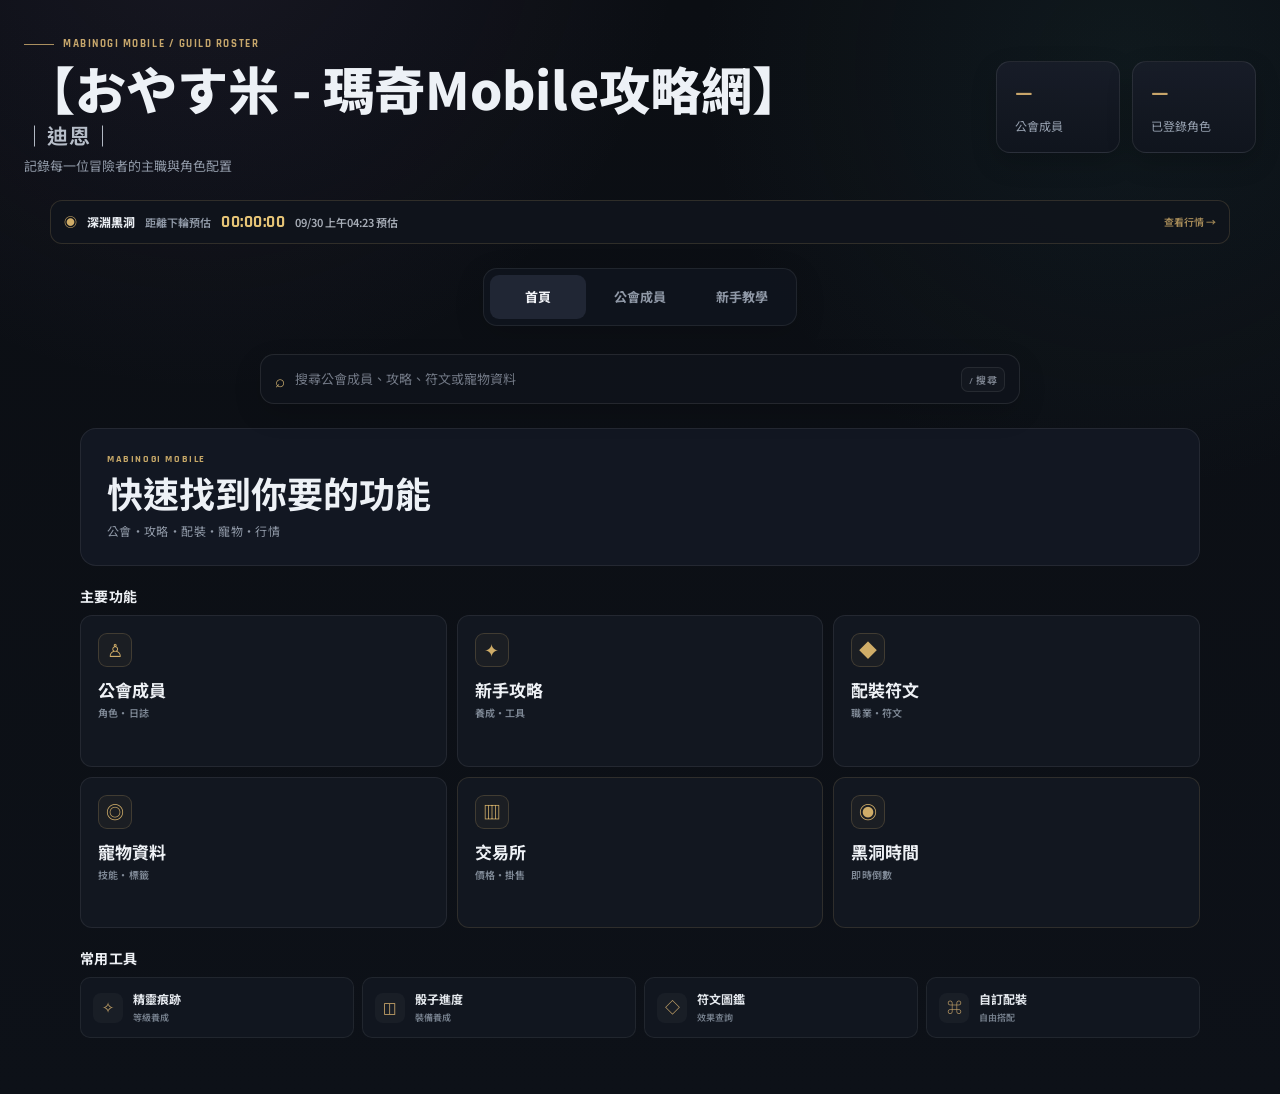
==== index.html @ 57efc5fe "Load compact icon-led navigation assets" ====
<!doctype html>
<html lang="zh-Hant">
<head>
  <meta charset="utf-8">
  <meta name="viewport" content="width=device-width, initial-scale=1, viewport-fit=cover">
  <meta name="theme-color" content="#0b0e14">
  <meta name="mobile-web-app-capable" content="yes">
  <meta name="apple-mobile-web-app-capable" content="yes">
  <meta name="apple-mobile-web-app-status-bar-style" content="black-translucent">
  <meta name="apple-mobile-web-app-title" content="おやす米攻略">
  <link rel="manifest" href="./manifest.webmanifest?v=2">
  <link rel="icon" href="./icon-192.png?v=2" type="image/png" sizes="192x192">
  <link rel="apple-touch-icon" href="./apple-touch-icon.png?v=2" sizes="180x180">
  <title>【おやす米 - 瑪奇Mobile攻略網】｜迪恩｜</title>
</head>
<body>
  <noscript>此網站需要啟用 JavaScript。</noscript>
  <script>
    (async () => {
      try {
        const response = await fetch('./site.html', { cache: 'no-store' });
        if (!response.ok) throw new Error(`site.html HTTP ${response.status}`);
        let html = await response.text();
        const pwaHead = '<meta name="theme-color" content="#0b0e14"><meta name="mobile-web-app-capable" content="yes"><meta name="apple-mobile-web-app-capable" content="yes"><meta name="apple-mobile-web-app-status-bar-style" content="black-translucent"><meta name="apple-mobile-web-app-title" content="おやす米攻略"><link rel="manifest" href="./manifest.webmanifest?v=2"><link rel="icon" href="./icon-192.png?v=2" type="image/png" sizes="192x192"><link rel="apple-touch-icon" href="./apple-touch-icon.png?v=2" sizes="180x180">';
        html = html.replace('</head>', pwaHead + '<link rel="stylesheet" href="./task-progress-v2.css?v=5"><link rel="stylesheet" href="./task-journal-v4.css?v=2"><link rel="stylesheet" href="./member-polish.css?v=1"><link rel="stylesheet" href="./pet-guide-v4.css?v=1"><link rel="stylesheet" href="./professional-theme.css?v=1"><link rel="stylesheet" href="./editorial-polish.css?v=1"><link rel="stylesheet" href="./header-title-fix.css?v=2"><link rel="stylesheet" href="./member-profile-layout.css?v=1"><link rel="stylesheet" href="./top-nav-polish.css?v=1"><link rel="stylesheet" href="./home-hub.css?v=3"><link rel="stylesheet" href="./guide-categories.css?v=2"><link rel="stylesheet" href="./site-search.css?v=1"><link rel="stylesheet" href="./mobile-app-nav.css?v=1"><link rel="stylesheet" href="./mobile-app-pages.css?v=1"><link rel="stylesheet" href="./role-skill-progress.css?v=4"><link rel="stylesheet" href="./live-data.css?v=2"><link rel="stylesheet" href="./global-black-hole.css?v=1"><link rel="stylesheet" href="./readability-pass.css?v=1"></head>');
        html = html.replace('</body>', '<script src="./task-progress-v7.js?v=3"><\/script><script src="./task-dialog-lock.js?v=1"><\/script><script src="./member-bottom-space.js?v=2"><\/script><script src="./member-card-cleanup.js?v=1"><\/script><script src="./pet-guide-v4.js?v=1"><\/script><script src="./pet-guide-v5.js?v=1"><\/script><script src="./pet-special-tags.js?v=2"><\/script><script src="./pet-skill-dedupe.js?v=1"><\/script><script src="./home-hub.js?v=3"><\/script><script src="./guide-categories.js?v=2"><\/script><script src="./site-search.js?v=1"><\/script><script src="./view-state.js?v=3"><\/script><script src="./header-title-fix.js?v=3"><\/script><script src="./tab-title-fix.js?v=1"><\/script><script src="./pwa-init.js?v=2"><\/script><script src="./mobile-app-nav.js?v=2"><\/script><script src="./role-skill-progress.js?v=12"><\/script><script src="./live-data.js?v=2"><\/script><script src="./global-black-hole.js?v=1"><\/script></body>');
        document.open();
        document.write(html);
        document.close();
      } catch (error) {
        console.error('[Site Loader] 載入主網站失敗：', error);
        document.body.innerHTML = '<main style="font-family:system-ui,sans-serif;padding:32px;color:#eee;background:#111;min-height:100vh"><h1>網站載入失敗</h1><p>請重新整理頁面；若問題持續發生，請檢查 site.html 是否存在。</p></main>';
      }
    })();
  </script>
</body>
</html>
---- task-progress-v2.css ----
.mabi-task-launch{cursor:pointer;position:relative;transition:border-color .18s,transform .18s,background .18s}.mabi-task-launch:hover,.mabi-task-launch:focus-visible{border-color:rgba(215,181,109,.72);transform:translateY(-2px);outline:0;background:linear-gradient(145deg,rgba(215,181,109,.12),rgba(154,130,216,.07))}.mabi-role-task-hint{display:grid;grid-template-columns:minmax(0,1fr) auto auto;gap:8px;align-items:center;margin-top:auto;padding-top:9px;border-top:1px solid rgba(255,255,255,.08);font-size:10px}.mabi-role-task-hint span{color:var(--gold);font-weight:700}.mabi-role-task-hint b{color:var(--muted);font-weight:500}.mabi-role-task-hint i{color:var(--gold);font-style:normal;font-size:15px}.mabi-task-dialog{width:min(920px,calc(100% - 24px));max-height:min(88vh,820px);padding:0;color:var(--text);border:1px solid rgba(215,181,109,.45);border-radius:18px;background:#11131e;box-shadow:0 24px 90px rgba(0,0,0,.6);overflow:hidden}.mabi-task-dialog::backdrop{background:rgba(5,6,10,.76);backdrop-filter:blur(5px)}.mabi-task-dialog-top{display:flex;justify-content:space-between;gap:18px;align-items:flex-start;padding:18px 20px;border-bottom:1px solid var(--line);background:linear-gradient(135deg,rgba(215,181,109,.08),rgba(154,130,216,.05))}.mabi-task-dialog-top h2{margin:5px 0 2px;font-size:24px}.mabi-task-dialog-top p{margin:0;color:var(--muted);font-size:12px}.mabi-task-dialog-close{flex:none;width:42px;height:42px;border:1px solid var(--line);border-radius:50%;color:var(--text);background:transparent;font-size:26px;line-height:1;cursor:pointer}.mabi-task-dialog-content{max-height:calc(min(88vh,820px) - 86px);overflow:auto;padding:18px 20px 22px;overscroll-behavior:contain;overflow-anchor:none}.mabi-task-dialog #mabiTaskTracker{margin:0;padding:0;border:0;overflow-anchor:none}.mabi-task-dialog #mabiTaskTracker::after{content:"";display:block;height:96px;pointer-events:none}.mabi-task-dialog .mabi-task-title-row{display:flex;justify-content:space-between;align-items:flex-end;gap:18px;margin-bottom:14px}.mabi-task-dialog .mabi-task-title-row h3{margin:0 0 4px;font-size:22px}.mabi-task-dialog .mabi-task-title-row p{margin:0;color:var(--muted);font-size:12px}.mabi-task-total{flex:none;min-width:110px;padding:10px 12px;border:1px solid rgba(215,181,109,.28);border-radius:11px;background:rgba(215,181,109,.06);text-align:right}.mabi-task-total span{display:block;color:var(--muted);font-size:10px}.mabi-task-total strong{display:block;margin-top:2px;color:var(--gold);font:700 22px Rajdhani,sans-serif}.mabi-task-summary-grid{display:grid;grid-template-columns:repeat(2,minmax(0,1fr));gap:9px;margin:6px 0 10px}.mabi-task-summary-grid>div{display:grid;grid-template-columns:auto 1fr auto;align-items:baseline;gap:8px;padding:11px 13px;border:1px solid var(--line);border-radius:10px;background:rgba(255,255,255,.025)}.mabi-task-summary-grid span{color:var(--muted);font-size:11px}.mabi-task-summary-grid strong{font-size:17px}.mabi-task-summary-grid small{color:var(--gold);font-size:10px;text-align:right}.mabi-material-box{display:flex;justify-content:space-between;align-items:center;gap:14px;margin-bottom:13px;padding:12px 14px;border:1px solid rgba(125,224,208,.18);border-radius:11px;background:rgba(125,224,208,.045)}.mabi-material-box>div:first-child span,.mabi-material-box>div:first-child small{display:block}.mabi-material-box>div:first-child span{color:#dfeeea;font-size:12px;font-weight:700}.mabi-material-box>div:first-child small{margin-top:3px;color:var(--muted);font-size:10px}.mabi-material-list{display:flex;justify-content:flex-end;gap:6px;flex-wrap:wrap}.mabi-material-list>span{padding:5px 8px;border:1px solid rgba(125,224,208,.22);border-radius:999px;color:#c7e9e2;background:rgba(125,224,208,.07);font-size:10px}.mabi-material-list b{color:#fff}.mabi-task-columns{display:grid;grid-template-columns:minmax(0,.9fr) minmax(0,1.35fr);gap:12px;align-items:start}.mabi-task-group{min-width:0;padding:14px;border:1px solid var(--line);border-radius:13px;background:linear-gradient(145deg,rgba(31,34,49,.72),rgba(13,15,25,.8))}.mabi-task-group-head{display:flex;align-items:flex-end;justify-content:space-between;gap:12px}.mabi-task-group-head h4{margin:2px 0 0;font-size:15px}.mabi-task-group-head strong{color:var(--gold);font:700 18px Rajdhani,sans-serif}.mabi-task-group-kicker,.mabi-task-kicker{color:var(--gold);font:700 11px Rajdhani,'Noto Sans TC',sans-serif;letter-spacing:.12em}.mabi-task-progress{height:4px;margin:10px 0 11px;overflow:hidden;border-radius:999px;background:rgba(255,255,255,.08)}.mabi-task-progress i{display:block;height:100%;border-radius:inherit;background:linear-gradient(90deg,var(--purple),var(--gold));transition:width .2s ease}.mabi-task-list{display:grid;gap:6px}.mabi-task-item{display:grid;grid-template-columns:24px minmax(0,1fr) auto;align-items:center;gap:8px;min-height:48px;padding:8px 9px;border:1px solid rgba(255,255,255,.07);border-radius:9px;background:rgba(255,255,255,.025);cursor:pointer}.mabi-task-item input{position:absolute;opacity:0;pointer-events:none}.mabi-task-check{display:grid;place-items:center;width:22px;height:22px;border:1px solid rgba(255,255,255,.28);border-radius:6px;background:rgba(0,0,0,.18)}.mabi-task-item input:checked+.mabi-task-check{border-color:rgba(125,224,208,.72);background:rgba(125,224,208,.16)}.mabi-task-item input:checked+.mabi-task-check::after{content:'✓';color:#b7eee3;font-size:14px;font-weight:900}.mabi-task-copy strong,.mabi-task-material{display:block}.mabi-task-copy strong{font-size:12px;line-height:1.4}.mabi-task-material{margin-top:3px;color:#9ed8cd;font-size:9px}.mabi-task-cycle{padding:3px 6px;border-radius:999px;font-size:9px;white-space:nowrap}.mabi-task-cycle.daily{color:#ffe6a7;border:1px solid rgba(215,181,109,.25);background:rgba(215,181,109,.08)}.mabi-task-cycle.weekly{color:#cdbdf0;border:1px solid rgba(154,130,216,.25);background:rgba(154,130,216,.08)}.mabi-task-item.is-done{opacity:.58}.mabi-task-item.is-done .mabi-task-copy strong{text-decoration:line-through}.mabi-task-storage-note{margin:10px 2px 0;color:#777b89;font-size:10px}
#memberDialog .modal-content{padding-bottom:24px}
#memberDialog .roles{margin-bottom:0}
#memberDialog .roles::after{content:"";display:block;grid-column:1/-1;height:72px;pointer-events:none}
@media(max-width:760px){.mabi-task-dialog{width:calc(100% - 16px);max-height:92vh}.mabi-task-dialog-content{max-height:calc(92vh - 86px);padding:15px;overflow-anchor:none}.mabi-task-dialog #mabiTaskTracker::after{height:108px}.mabi-task-columns{grid-template-columns:1fr}.mabi-material-box{align-items:flex-start;flex-direction:column}.mabi-material-list{justify-content:flex-start}#memberDialog .roles::after{height:84px}}
@media(max-width:440px){.mabi-task-dialog-top{padding:15px}.mabi-task-dialog-top h2{font-size:20px}.mabi-task-dialog .mabi-task-title-row{display:block}.mabi-task-total{width:100%;margin-top:10px;text-align:left}.mabi-task-summary-grid{grid-template-columns:1fr}.mabi-task-item{grid-template-columns:24px minmax(0,1fr)}.mabi-task-cycle{grid-column:2;justify-self:start}.mabi-role-task-hint{grid-template-columns:1fr auto}.mabi-role-task-hint i{display:none}}
---- task-journal-v4.css ----
#mabiTaskDialog{overflow:hidden!important;scroll-behavior:auto!important}#mabiTaskDialog[open]{display:flex;flex-direction:column;height:min(88vh,820px);max-height:min(88vh,820px)}#mabiTaskDialog .mabi-task-dialog-top{flex:0 0 auto}#mabiTaskDialog .mabi-task-dialog-content{flex:1 1 auto;min-height:0;max-height:none!important;overflow-y:auto!important;overflow-x:hidden!important;overscroll-behavior:contain;padding-bottom:0!important;scroll-padding-bottom:0!important;overflow-anchor:none}#mabiTaskDialog #mabiTaskTracker{min-height:0!important;padding-bottom:0!important;margin-bottom:0!important;overflow-anchor:none}#mabiTaskDialog #mabiTaskTracker::after{content:none!important;display:none!important;height:0!important}#mabiTaskDialog .mabi-task-columns{margin-bottom:0!important}#mabiTaskDialog .mabi-task-safe-bottom{height:42px;min-height:42px;max-height:42px;display:block;flex:none;grid-column:1/-1}#mabiTaskDialog .mabi-task-item,#mabiTaskDialog .mabi-task-group,#mabiTaskDialog .mabi-task-list{overflow-anchor:none}@media(max-width:760px){#mabiTaskDialog[open]{height:92vh;max-height:92vh}#mabiTaskDialog .mabi-task-safe-bottom{height:48px;min-height:48px;max-height:48px}}
---- member-polish.css ----
#memberDialog .roles::after{height:0!important;min-height:0!important;margin:0!important;padding:0!important}#memberDialog .modal-content{padding-bottom:14px!important}#memberBottomSpacer{height:34px!important;min-height:34px!important;flex-basis:34px!important}@media(max-width:760px){#memberDialog .roles::after{height:0!important;min-height:0!important}#memberBottomSpacer{height:38px!important;min-height:38px!important;flex-basis:38px!important}}
---- pet-guide-v4.css ----
.petv4-tabs{display:flex;gap:8px;flex-wrap:wrap;margin:0 0 18px}.petv4-tabs button,.petv4-preset-row button,.petv4-chip-grid button,.petv4-focus-row button{border:1px solid var(--line);border-radius:10px;color:var(--muted);background:rgba(255,255,255,.035);padding:9px 12px}.petv4-tabs button.active,.petv4-chip-grid button.active,.petv4-focus-row button.active{color:#fff0c9;border-color:rgba(215,181,109,.65);background:linear-gradient(135deg,rgba(215,181,109,.16),rgba(154,130,216,.1))}.petv4-filter-panel{padding:18px;border:1px solid var(--line);border-radius:16px;background:linear-gradient(145deg,rgba(31,34,49,.82),rgba(13,15,25,.9))}.petv4-section-title,.petv4-result-head,.petv4-catalog-title,.petv4-card-head,.petv4-skill-card>div:first-child,.petv4-skill-foot{display:flex;justify-content:space-between;align-items:center;gap:12px}.petv4-section-title span,.petv4-result-head span{color:var(--gold);font:700 11px Rajdhani,sans-serif;letter-spacing:.12em}.petv4-section-title h3,.petv4-result-head h3,.petv4-catalog-title h3{margin:2px 0 0}.petv4-help{color:var(--muted);font-size:12px;line-height:1.7}.petv4-filter-panel h4{margin:16px 0 8px;color:var(--gold);font-size:12px}.petv4-preset-row,.petv4-focus-row{display:flex;gap:8px;flex-wrap:wrap}.petv4-preset-row button{color:#e8d6a4;border-color:rgba(215,181,109,.3)}.petv4-chip-grid{display:flex;gap:7px;flex-wrap:wrap}.petv4-result-head{margin:20px 0 10px}.petv4-result-head small{color:var(--muted)}.petv4-grid{display:grid;grid-template-columns:repeat(3,minmax(0,1fr));gap:12px}.petv4-card,.petv4-tag-card{padding:15px;border:1px solid var(--line);border-radius:14px;background:linear-gradient(145deg,rgba(31,34,49,.78),rgba(13,15,25,.9))}.petv4-card-head span{color:var(--gold);font-size:11px}.petv4-card-head h3{margin:2px 0 0;font-size:18px}.petv4-card-head b{font-size:10px;color:#cdbdf0}.petv4-substats,.petv4-tags>div{display:flex;gap:6px;flex-wrap:wrap;margin-top:10px}.petv4-substats span,.petv4-tags span,.petv4-tag-pill{padding:4px 7px;border-radius:999px;border:1px solid rgba(125,224,208,.2);background:rgba(125,224,208,.06);color:#c9eae3;font-size:10px}.petv4-skill{margin-top:12px;padding-top:10px;border-top:1px solid rgba(255,255,255,.08)}.petv4-skill small,.petv4-tags small,.petv4-tag-card small{display:block;color:var(--muted);font-size:10px}.petv4-skill strong{display:block;margin-top:3px;color:#f2dfab}.petv4-skill p,.petv4-tag-card p,.petv4-skill-card p{margin:6px 0 0;color:var(--muted);font-size:11px;line-height:1.65}.petv4-catalog-group{margin:0 0 22px}.petv4-catalog-title{margin:0 0 10px}.petv4-catalog-title span{color:var(--muted);font-size:11px}.petv4-skill-search{display:grid;grid-template-columns:minmax(0,1fr) 180px 180px;gap:10px}.petv4-skill-search select{border:1px solid var(--line);border-radius:10px;color:var(--text);background:#171927;padding:0 12px}.petv4-skill-grid{display:grid;grid-template-columns:repeat(2,minmax(0,1fr));gap:10px}.petv4-skill-card{padding:14px;text-align:left;color:var(--text);border:1px solid var(--line);border-radius:13px;background:rgba(255,255,255,.025)}.petv4-skill-card:hover{border-color:rgba(215,181,109,.55)}.petv4-skill-card h3{margin:8px 0 0}.petv4-skill-card small{color:var(--muted)}.petv4-skill-foot{margin-top:12px;color:var(--muted);font-size:10px}.petv4-skill-foot b{color:var(--gold)}.petv4-tag-grid{display:grid;grid-template-columns:repeat(3,minmax(0,1fr));gap:10px}.petv4-tag-card h3{margin:0 0 10px;color:var(--gold)}.petv4-tag-card>div{display:flex;gap:6px;flex-wrap:wrap;margin-top:6px}.petv4-tag-card>div span{padding:4px 7px;border-radius:999px;background:rgba(154,130,216,.08);border:1px solid rgba(154,130,216,.2);font-size:10px}.petv4-empty{grid-column:1/-1;padding:28px;border:1px dashed var(--line);border-radius:14px;color:var(--muted);text-align:center}@media(max-width:900px){.petv4-grid,.petv4-tag-grid{grid-template-columns:repeat(2,minmax(0,1fr))}.petv4-skill-search{grid-template-columns:1fr 1fr}.petv4-skill-search .field{grid-column:1/-1}}@media(max-width:620px){.petv4-grid,.petv4-tag-grid,.petv4-skill-grid{grid-template-columns:1fr}.petv4-section-title,.petv4-result-head{align-items:flex-start}.petv4-result-head{display:block}.petv4-result-head small{display:block;margin-top:5px}.petv4-skill-search{grid-template-columns:1fr}.petv4-skill-search .field{grid-column:auto}}
---- professional-theme.css ----
:root{
  --bg:#0b0e13;
  --panel:#121722;
  --panel-2:#171d29;
  --line:rgba(255,255,255,.09);
  --text:#edf1f6;
  --muted:#96a0af;
  --gold:#c8a56a;
  --purple:#8d86b9;
  --cyan:#6fb9b2;
  --danger:#d98787;
}

html{background:#0b0e13}
body{
  background:
    radial-gradient(circle at 16% -8%,rgba(112,86,145,.12),transparent 30%),
    radial-gradient(circle at 88% 6%,rgba(52,116,120,.10),transparent 28%),
    linear-gradient(180deg,#0b0e13 0%,#0d1118 100%)!important;
  color:var(--text);
}
body:before{opacity:.045!important;background-size:64px 64px!important}

.shell{width:min(1360px,calc(100% - 48px))}
header{padding:38px 0 24px}
h1{font-weight:800;letter-spacing:.015em}
.subtitle,.guide-intro{color:#919aa8}
.eyebrow,.guide-kicker{color:#c6a66b;letter-spacing:.14em}
.eyebrow:before{background:#c6a66b;opacity:.85}

.site-tabs{
  border-color:rgba(255,255,255,.075)!important;
  background:rgba(16,21,30,.84)!important;
  box-shadow:0 8px 30px rgba(0,0,0,.14);
}
.site-tab{color:#8f98a6!important}
.site-tab:hover,.site-tab[aria-selected="true"]{
  color:#f2f4f8!important;
  background:#202634!important;
  box-shadow:none!important;
}

.stat,.field,
.guide-entry,.rune-recommend-card,.rune-class-card,.loadout-class-card,
.rune-card,.loadout-slot,.petv4-card,.petv4-tag-card,.petv4-skill-card,
.spirit-trace-panel,.dice-calculator,.dice-concept,.dice-table-section,
.member-card:not(.legendary){
  background:linear-gradient(180deg,rgba(24,29,40,.96),rgba(16,21,30,.98))!important;
  border-color:rgba(255,255,255,.085)!important;
  box-shadow:0 10px 26px rgba(0,0,0,.18)!important;
}

.guide-entry,.rune-class-card,.loadout-class-card,.petv4-card,.petv4-tag-card,.petv4-skill-card,
.rune-card,.loadout-slot,.member-card{
  transition:transform .18s ease,border-color .18s ease,box-shadow .18s ease,background .18s ease!important;
}
.guide-entry:hover,.guide-entry:focus-visible,
.rune-class-card:hover,.rune-class-card:focus-visible,
.loadout-class-card:hover,.loadout-class-card:focus-visible,
.petv4-card:hover,.petv4-skill-card:hover,
.rune-card:hover,.loadout-slot:hover,
.member-card:not(.legendary):hover,.member-card:not(.legendary):focus-visible{
  transform:translateY(-2px)!important;
  border-color:rgba(200,165,106,.42)!important;
  box-shadow:0 14px 32px rgba(0,0,0,.24)!important;
}

.guide-entry-icon,.rune-part-icon,.spirit-panel-number{
  border-color:rgba(200,165,106,.28)!important;
  background:rgba(200,165,106,.07)!important;
  color:#c8a56a!important;
}

.member-card.legendary{
  border-width:2px!important;
  background:linear-gradient(180deg,rgba(29,27,30,.98),rgba(17,19,26,.99)) padding-box,
             linear-gradient(135deg,#d8b46d 0%,#b78037 55%,#8d5d24 100%) border-box!important;
  box-shadow:0 12px 28px rgba(0,0,0,.28),0 0 0 1px rgba(207,153,70,.08)!important;
}
.member-card.legendary:hover,.member-card.legendary:focus-visible{
  box-shadow:0 16px 34px rgba(0,0,0,.34),0 0 0 1px rgba(222,176,92,.16)!important;
}
.member-card.legendary .portrait:before{
  border-color:rgba(220,170,77,.62)!important;
  box-shadow:inset 0 0 12px rgba(205,132,35,.10)!important;
}
.legendary-badge{
  background:linear-gradient(145deg,#9e6b2b,#6f451c)!important;
  border-color:rgba(224,188,112,.78)!important;
  box-shadow:0 4px 12px rgba(0,0,0,.28)!important;
}

.card-body{background:rgba(15,19,27,.90)}
.card-foot,.line-name{color:#c5a66c!important}

.guide-home-grid,.grid,.rune-class-grid,.loadout-class-grid,.petv4-grid{gap:18px}
.guide-entry{min-height:176px!important;padding:22px!important}
.guide-entry h3{font-size:19px!important}
.guide-entry p{line-height:1.65!important}
.guide-entry-foot{margin-top:24px!important;color:#c8a56a!important}

.rune-info,.loadout-intro,.pet-tool-note,.spirit-trace-fact,.mabi-material-box{
  background:rgba(21,26,35,.86)!important;
  border-color:rgba(255,255,255,.085)!important;
}
.rune-info strong,.loadout-intro strong,.spirit-trace-fact strong{color:#d3b374!important}

.rune-category-tabs,.rune-build-tabs,.petv4-tabs,.pet-tool-tabs,.spirit-trace-tabs{
  background:rgba(14,18,25,.72)!important;
  border-color:rgba(255,255,255,.08)!important;
}
.rune-category-tab,.rune-build-tab,.petv4-tabs button,.pet-tool-tab,.spirit-trace-tab{
  color:#8f98a6!important;
}
.rune-category-tab.active,.rune-build-tab.active,.petv4-tabs button.active,.pet-tool-tab.active,.spirit-trace-tab.active{
  color:#f2f4f7!important;
  background:#202634!important;
  box-shadow:none!important;
}

button{font-weight:600}
button:focus-visible,input:focus-visible,select:focus-visible,a:focus-visible{
  outline:2px solid rgba(200,165,106,.72)!important;
  outline-offset:2px;
}

.mabi-task-dialog,
#memberDialog{
  background:#10141d!important;
  border-color:rgba(200,165,106,.34)!important;
  box-shadow:0 28px 90px rgba(0,0,0,.62)!important;
}
.mabi-task-dialog-top{
  background:#141923!important;
  border-bottom-color:rgba(255,255,255,.075)!important;
}
.mabi-task-group{
  background:#171c27!important;
  border-color:rgba(255,255,255,.08)!important;
}
.mabi-task-item{
  background:#121720!important;
  border-color:rgba(255,255,255,.065)!important;
}
.mabi-task-item:hover{border-color:rgba(200,165,106,.25)!important}

.guide-label,.rune-badge,.loadout-tag,.petv4-tag-pill,.mabi-task-cycle{
  letter-spacing:.02em;
}

hr,.section-divider{border-color:rgba(255,255,255,.07)!important}

@media(max-width:760px){
  .shell{width:min(100% - 24px,1360px)}
  header{padding-top:26px}
  .guide-entry{min-height:auto!important}
}
---- editorial-polish.css ----
:root{
  --content-max:1180px;
  --reading-max:760px;
  --section-gap:36px;
  --radius-lg:18px;
  --radius-md:13px;
}

/* Typography hierarchy */
body{font-size:15px;line-height:1.65;-webkit-font-smoothing:antialiased;text-rendering:optimizeLegibility}
h1,h2,h3,h4,.main-id{line-height:1.22;text-wrap:balance}
p,.guide-body,.rune-info p,.loadout-intro p,.pet-tool-note span{line-height:1.75}
.subtitle,.guide-intro,.result-count,.rune-detail-crumb{line-height:1.65}

header .hero{align-items:center}
header h1{max-width:900px;font-size:clamp(34px,4.2vw,58px);line-height:1.08;margin-top:10px;margin-bottom:8px}
header .subtitle{max-width:720px;font-size:13px}
.eyebrow,.guide-kicker{font-size:11px;line-height:1.2}

/* Overall page rhythm */
.site-tabs{margin-bottom:30px!important}
.guide-shell{width:min(var(--content-max),100%)!important;padding-bottom:84px!important}
.guide-home-head,.guide-article-head{margin:6px 0 28px!important;align-items:flex-start!important}
.guide-home-head>div,.guide-article-head>div{max-width:760px}
.guide-home-head h2,.guide-article-head h2{font-size:clamp(28px,3.4vw,42px)!important;line-height:1.14}
.guide-intro{margin-top:9px!important;max-width:720px;font-size:14px!important}

/* Section labels and headings */
.section-head{margin:0 0 16px!important}
.section-head h2{font-size:19px!important;letter-spacing:.02em!important}
.guide-home-grid+*,.rune-category-groups+*,.loadout-category-group+*{margin-top:var(--section-gap)}

/* Guide landing cards: calmer and easier to scan */
.guide-home-grid{grid-template-columns:repeat(3,minmax(0,1fr))!important;gap:14px!important}
.guide-entry{min-height:164px!important;padding:20px!important;border-radius:var(--radius-lg)!important;display:flex!important;flex-direction:column!important}
.guide-entry-icon{width:38px!important;height:38px!important;margin-bottom:20px!important;border-radius:10px!important;font-size:17px!important}
.guide-entry h3{margin-bottom:8px!important;font-size:18px!important;letter-spacing:.01em}
.guide-entry p{font-size:12.5px!important;color:#9aa4b1!important;max-width:32em}
.guide-entry-foot{margin-top:auto!important;padding-top:22px!important;font-size:11px!important}

/* Information blocks */
.rune-info,.loadout-intro,.pet-tool-note,.spirit-trace-fact{
  padding:16px 18px!important;
  border-radius:var(--radius-md)!important;
  box-shadow:none!important;
}
.rune-info+ .rune-info{margin-top:10px!important}
.rune-info strong,.loadout-intro strong,.spirit-trace-fact strong{font-size:13px;letter-spacing:.01em}
.rune-info p,.loadout-intro p{margin-top:6px!important;margin-bottom:0!important;font-size:12.5px;color:#98a2af!important}

/* Toolbars / forms */
.toolbar,.rune-recommend-toolbar,.rune-toolbar,.rune-catalog-toolbar,.pet-tool-controls{gap:10px!important}
.field{min-height:48px!important;border-radius:11px!important;box-shadow:none!important}
.field span{font-size:11px!important;color:#8f99a6!important}
input,select{font-size:13px!important}

/* Member roster */
.grid{grid-template-columns:repeat(4,minmax(0,1fr))!important;gap:16px!important;padding-bottom:72px!important}
.member-card{border-radius:16px!important}
.portrait{height:clamp(280px,24vw,370px)!important}
.card-body{padding:15px 16px 16px!important;min-height:118px!important}
.line-name{font-size:11px!important;margin-bottom:7px!important}
.main-id{font-size:18px!important;letter-spacing:.01em}
.card-foot{margin-top:18px!important;font-size:11px!important}
.legendary-badge{transform:scale(.92);transform-origin:top right}

/* Modal member detail */
#memberDialog .modal-content{padding-left:22px!important;padding-right:22px!important}
#memberDialog .modal-profile{gap:22px!important}
#memberDialog .roles{gap:10px!important}
#memberDialog .role-row{border-radius:12px!important;padding:14px!important;min-height:150px}
#memberDialog .role-tag{font-size:12px!important}
#memberDialog .role-cell small{font-size:9.5px!important}
#memberDialog .role-cell span{font-size:12.5px!important}
.mabi-role-task-hint{font-size:9.5px!important;padding-top:10px!important}

/* Rune & loadout structure */
.rune-category-groups,.loadout-category-group{display:grid;gap:22px}
.rune-category-group,.loadout-category-group{padding-top:4px}
.rune-category-head,.loadout-category-head{margin-bottom:12px!important}
.rune-category-head h3,.loadout-category-head h3{font-size:19px!important;margin-bottom:3px!important}
.rune-category-head p,.loadout-category-head p{font-size:12px!important;color:#919baa!important}
.rune-class-grid,.loadout-class-grid{gap:12px!important}
.rune-class-card,.loadout-class-card{min-height:142px!important;padding:18px!important;border-radius:14px!important}
.rune-class-card strong,.loadout-class-card strong{font-size:17px!important}
.rune-class-card p,.loadout-class-card p{font-size:12px!important;line-height:1.6}
.rune-card{padding:17px!important;border-radius:13px!important}
.rune-card h4{font-size:16px!important;margin:10px 0 7px!important}
.rune-card p{font-size:12px!important;line-height:1.65}
.rune-detail-hero{padding:22px!important;border-radius:16px!important}
.rune-detail-hero h2{font-size:30px!important}
.rune-order,.rune-section{margin-top:26px!important}
.rune-section-head{margin-bottom:12px!important}

/* Articles / dice */
.guide-article{display:grid;gap:16px}
.guide-block,.dice-concept,.dice-calculator,.dice-table-section{border-radius:16px!important;padding:20px!important}
.guide-block h3,.dice-concept h3,.dice-calculator h3,.dice-table-section h3{font-size:18px!important}
.guide-body,.dice-concept p,.dice-calculator p{font-size:13px!important;color:#a1aab7!important}
.guide-table{font-size:12px!important}
.guide-table th{font-size:11px!important;letter-spacing:.02em}

/* Spirit trace */
.spirit-trace-grid{gap:14px!important}
.spirit-trace-panel{padding:20px!important;border-radius:16px!important}
.spirit-panel-title h3{font-size:18px!important}
.spirit-panel-title p{font-size:12px!important;color:#949eaa!important}
.spirit-trace-field span{font-size:11px!important}
.spirit-trace-action{min-height:46px!important;border-radius:11px!important}

/* Pet pages */
.petv4-tabs{margin:0 0 20px!important;padding:4px!important}
.petv4-filter-panel{padding:18px!important;border-radius:15px!important}
.petv4-section-title h3,.petv4-result-head h3{font-size:19px!important}
.petv4-help{font-size:12px!important;line-height:1.65!important;color:#99a3af!important}
.petv4-grid{gap:12px!important}
.petv4-card,.petv4-tag-card,.petv4-skill-card{padding:16px!important;border-radius:14px!important}
.petv4-card h3,.petv4-tag-card h3,.petv4-skill-card h3{font-size:16px!important}
.petv4-skill p,.petv4-skill-card p{font-size:11.5px!important;line-height:1.65!important;color:#9ea8b5!important}

/* Task journal */
.mabi-task-dialog-top{padding:18px 22px!important}
.mabi-task-dialog-top h2{font-size:22px!important;line-height:1.2}
.mabi-task-dialog-content{padding:18px 22px 22px!important}
.mabi-task-title-row h3{font-size:20px!important}
.mabi-task-title-row p{font-size:11.5px!important}
.mabi-task-columns{gap:10px!important}
.mabi-task-group{padding:13px!important;border-radius:12px!important}
.mabi-task-item{min-height:46px!important;padding:8px 9px!important}
.mabi-task-copy strong{font-size:11.5px!important}
.mabi-task-material{font-size:9px!important}

/* Common spacing for action buttons */
.rune-back,.guide-back,.spirit-trace-back{min-height:40px;padding:9px 13px!important;border-radius:10px!important;font-size:11.5px!important}

/* Responsive */
@media(max-width:1100px){
  .grid{grid-template-columns:repeat(3,minmax(0,1fr))!important}
  .guide-home-grid{grid-template-columns:repeat(2,minmax(0,1fr))!important}
}
@media(max-width:820px){
  header .hero,.guide-home-head,.guide-article-head{align-items:flex-start!important;flex-direction:column!important}
  .stats{width:100%}
  .stat{flex:1;min-width:120px}
  .grid{grid-template-columns:repeat(2,minmax(0,1fr))!important}
  .rune-class-grid,.loadout-class-grid{grid-template-columns:repeat(2,minmax(0,1fr))!important}
  #memberDialog .modal-content{padding-left:16px!important;padding-right:16px!important}
}
@media(max-width:560px){
  body{font-size:14px}
  .shell{width:min(100% - 20px,1360px)!important}
  header{padding-top:22px!important}
  header h1{font-size:32px!important}
  .site-tabs{width:100%!important}
  .site-tab{flex:1;padding:9px 11px!important}
  .guide-home-grid,.grid,.rune-class-grid,.loadout-class-grid{grid-template-columns:1fr!important}
  .guide-entry{min-height:150px!important}
  .portrait{height:min(110vw,420px)!important}
  .guide-home-head h2,.guide-article-head h2{font-size:28px!important}
  .mabi-task-dialog-content{padding:14px!important}
}
---- header-title-fix.css ----
#guildName{
  display:flex!important;
  flex-direction:column;
  align-items:flex-start;
  gap:7px;
  margin:10px 0 6px!important;
  max-width:min(980px,100%);
  line-height:1.08!important;
  letter-spacing:0!important;
  word-break:keep-all;
  overflow-wrap:normal;
}
#guildName .site-title-main{
  display:block;
  color:var(--text);
  font-size:clamp(32px,4vw,52px);
  font-weight:850;
  line-height:1.08;
  white-space:nowrap;
  letter-spacing:.002em;
}
#guildName .site-title-sub{
  display:block;
  color:#b7bec9;
  font-size:clamp(16px,1.7vw,21px);
  font-weight:650;
  line-height:1.2;
  letter-spacing:.08em;
}
.hero>div:first-child{min-width:0;max-width:1040px}
@media(max-width:900px){
  #guildName .site-title-main{font-size:clamp(30px,5.6vw,44px);white-space:normal}
}
@media(max-width:760px){
  #guildName{gap:6px}
  #guildName .site-title-main{font-size:clamp(28px,7.6vw,38px);white-space:normal;line-height:1.12}
  #guildName .site-title-sub{font-size:15px;letter-spacing:.05em}
}
@media(max-width:440px){
  #guildName .site-title-main{font-size:clamp(25px,7.2vw,32px)}
  #guildName .site-title-sub{font-size:14px}
}
---- member-profile-layout.css ----
/* Member profile detail layout: larger portrait on desktop, compact responsive mobile layout */

#memberDialog{
  width:min(940px,calc(100% - 32px))!important;
  max-width:940px!important;
}

#memberDialog .modal-content{
  padding:24px!important;
}

#memberDialog .player-overview{
  grid-template-columns:320px minmax(0,1fr)!important;
  gap:34px!important;
  align-items:center!important;
  padding-bottom:28px!important;
}

#memberDialog .player-overview > div:first-child{
  width:320px;
  justify-self:start;
}

#memberDialog .modal-image{
  width:320px!important;
  height:384px!important;
  aspect-ratio:5/6;
  object-fit:cover!important;
  object-position:center!important;
  border-radius:17px!important;
}

#memberDialog .player-overview > div:last-child{
  min-width:0;
  display:grid;
  grid-template-columns:128px minmax(0,1fr);
  column-gap:18px;
  row-gap:0;
  align-items:center;
}

#memberDialog .meta-label{
  margin:0!important;
  padding:10px 0;
  color:#8f99a8!important;
  font-size:12px!important;
  letter-spacing:.035em;
  border-bottom:1px solid rgba(255,255,255,.06);
}

#memberDialog .meta-value{
  min-width:0;
  margin:0!important;
  padding:10px 0;
  font-size:18px!important;
  line-height:1.45;
  border-bottom:1px solid rgba(255,255,255,.06);
}

#memberDialog .meta-value.guild{
  font-size:19px!important;
}

#memberDialog .roles-title{
  margin-top:26px!important;
}

@media (max-width:820px){
  #memberDialog{
    width:min(760px,calc(100% - 24px))!important;
  }
  #memberDialog .player-overview{
    grid-template-columns:270px minmax(0,1fr)!important;
    gap:24px!important;
  }
  #memberDialog .player-overview > div:first-child{
    width:270px;
  }
  #memberDialog .modal-image{
    width:270px!important;
    height:324px!important;
  }
  #memberDialog .player-overview > div:last-child{
    grid-template-columns:110px minmax(0,1fr);
    column-gap:14px;
  }
  #memberDialog .meta-value{
    font-size:16px!important;
  }
}

@media (max-width:640px){
  #memberDialog{
    width:100%!important;
    max-width:100%!important;
    margin:auto 0 0!important;
    border-radius:20px 20px 0 0!important;
    max-height:92dvh!important;
  }

  #memberDialog .modal-top{
    padding:15px 16px!important;
  }

  #memberDialog .modal-top h2{
    font-size:21px!important;
  }

  #memberDialog .modal-kicker{
    font-size:10px!important;
  }

  #memberDialog .modal-content{
    padding:16px!important;
    max-height:calc(92dvh - 70px)!important;
  }

  #memberDialog .player-overview{
    grid-template-columns:1fr!important;
    gap:18px!important;
    align-items:start!important;
    padding-bottom:20px!important;
  }

  #memberDialog .player-overview > div:first-child{
    width:min(100%,360px);
    justify-self:center;
  }

  #memberDialog .modal-image{
    display:block;
    width:100%!important;
    height:auto!important;
    max-height:none!important;
    aspect-ratio:5/6!important;
  }

  #memberDialog .player-overview > div:last-child{
    width:100%;
    grid-template-columns:96px minmax(0,1fr);
    column-gap:12px;
    padding:2px 0 0;
  }

  #memberDialog .meta-label{
    padding:8px 0;
    font-size:11px!important;
  }

  #memberDialog .meta-value,
  #memberDialog .meta-value.guild{
    padding:8px 0;
    font-size:15px!important;
  }

  #memberDialog .roles-title{
    margin-top:20px!important;
  }
}

@media (max-width:390px){
  #memberDialog .modal-content{
    padding:14px!important;
  }
  #memberDialog .player-overview > div:first-child{
    width:min(100%,310px);
  }
  #memberDialog .player-overview > div:last-child{
    grid-template-columns:86px minmax(0,1fr);
    column-gap:10px;
  }
}
---- top-nav-polish.css ----
.site-tabs{
  margin:24px auto 28px !important;
  width:fit-content !important;
  max-width:100% !important;
  display:flex !important;
  justify-content:center !important;
  align-items:center !important;
  gap:6px !important;
  padding:6px !important;
  border-radius:14px !important;
}
.site-tab{
  min-width:96px;
  text-align:center;
  padding:11px 18px !important;
  font-weight:700;
}
@media (max-width:560px){
  .site-tabs{
    width:min(100%,320px) !important;
    margin:20px auto 24px !important;
  }
  .site-tab{
    flex:1;
    min-width:0;
    padding:10px 12px !important;
  }
}
---- home-hub.css ----
/* Compact icon-led home hub */
.home-hub[hidden]{display:none!important}
.home-hub{width:min(1080px,100%);margin:0 auto;padding:0 0 56px}
.home-hub-hero{padding:20px 22px;border:1px solid rgba(255,255,255,.075);border-radius:14px;background:#121722;box-shadow:none}
.home-hub-kicker{margin:0 0 6px;color:#c8a968;font:700 10px Rajdhani,'Noto Sans TC',sans-serif;letter-spacing:.16em}
.home-hub-hero h2{margin:0;font-size:clamp(24px,3.2vw,34px);line-height:1.2}
.home-hub-hero p{margin:7px 0 0;color:#8f98a6;font-size:12px;letter-spacing:.03em}
.home-hub-section{margin-top:20px}
.home-hub-section-head{margin:0 0 10px}
.home-hub-section-head h3{margin:0;color:#eef1f5;font-size:14px;letter-spacing:.03em}

.home-hub-primary{display:grid;grid-template-columns:repeat(3,minmax(0,1fr));gap:10px}
.home-hub-card{min-width:0;min-height:122px;padding:15px 14px;border:1px solid rgba(255,255,255,.075);border-radius:12px;background:#11161f;color:#eef1f5;text-align:left;display:flex;flex-direction:column;justify-content:flex-start;transition:border-color .15s,background .15s}
.home-hub-card:hover,.home-hub-card:focus-visible{outline:0;border-color:rgba(200,165,106,.34);background:#151b26}
.home-hub-card-live{border-color:rgba(200,165,106,.16)}
.home-hub-card-icon{display:grid;place-items:center;width:36px;height:36px;margin-bottom:12px;border:1px solid rgba(200,165,106,.22);border-radius:9px;background:rgba(200,165,106,.05);color:#d0ad68;font-size:18px;font-weight:700}
.home-hub-card strong{display:block;font-size:15px;line-height:1.3}
.home-hub-card small{display:block;margin-top:4px;color:#7f8996;font-size:10px;letter-spacing:.02em}

.home-hub-quick{display:grid;grid-template-columns:repeat(4,minmax(0,1fr));gap:8px}
.home-hub-quick button{display:flex;align-items:center;gap:10px;min-height:58px;padding:11px 12px;border:1px solid rgba(255,255,255,.065);border-radius:10px;background:#10151d;color:#e4e8ed;text-align:left}
.home-hub-quick button:hover,.home-hub-quick button:focus-visible{outline:0;border-color:rgba(200,165,106,.28);background:#141a24}
.quick-icon{display:grid;place-items:center;width:30px;height:30px;flex:0 0 30px;border-radius:8px;background:rgba(255,255,255,.035);color:#c8a56a;font-size:15px}
.home-hub-quick b{display:block;font-size:12px}
.home-hub-quick small{display:block;margin-top:2px;color:#747e8b;font-size:9px}

.site-tabs{margin-left:auto!important;margin-right:auto!important}
.site-tab[data-home-tab]{color:#b9bec7}
.site-tab[data-home-tab][aria-selected="true"]{color:#f3f4f6;background:#202634}

@media(max-width:900px){
  .home-hub-primary{grid-template-columns:repeat(2,minmax(0,1fr))}
  .home-hub-quick{grid-template-columns:repeat(2,minmax(0,1fr))}
}
@media(max-width:620px){
  .home-hub{padding-bottom:36px}
  .home-hub-hero{padding:17px 15px}
  .home-hub-hero h2{font-size:24px}
  .home-hub-primary{grid-template-columns:repeat(2,minmax(0,1fr));gap:8px}
  .home-hub-card{min-height:110px;padding:13px 12px}
  .home-hub-card-icon{width:33px;height:33px;margin-bottom:10px}
  .home-hub-card strong{font-size:14px}
  .home-hub-card small{font-size:9px}
  .home-hub-quick{grid-template-columns:1fr 1fr}
  .home-hub-quick button{min-height:54px;padding:10px}
}
---- guide-categories.css ----
/* Compact guide category navigation */
.guide-home-grid.guide-home-categorized{display:grid!important;grid-template-columns:1fr!important;gap:18px!important}
.guide-category{min-width:0}
.guide-category-head{display:flex;align-items:center;margin:0 0 8px;padding:0 2px}
.guide-category-head>div{display:flex;align-items:center;gap:8px}
.guide-category-icon{display:grid;place-items:center;width:26px;height:26px;border-radius:7px;background:rgba(200,165,106,.06);color:#c8a56a;font-size:13px}
.guide-category-head h3{margin:0;color:#eef1f5;font-size:14px;line-height:1.2}
.guide-category-grid{display:grid;grid-template-columns:repeat(2,minmax(0,1fr));gap:8px}
.guide-category-grid .guide-entry{min-height:92px!important;padding:13px!important;border-radius:10px!important}
.guide-category-grid .guide-entry-icon{width:32px!important;height:32px!important;margin-bottom:10px!important;border-radius:8px!important;font-size:15px!important}
.guide-category-grid .guide-entry h3{margin:0!important;font-size:14px!important;line-height:1.35!important}
@media(min-width:1180px){.guide-shell{width:min(1080px,100%)!important}}
@media(max-width:700px){
  .guide-home-grid.guide-home-categorized{gap:15px!important}
  .guide-category-grid{grid-template-columns:repeat(2,minmax(0,1fr))}
  .guide-category-grid .guide-entry{min-height:86px!important;padding:12px!important}
}
@media(max-width:420px){
  .guide-category-grid{grid-template-columns:1fr 1fr}
}
---- site-search.css ----
/* Global site search */
.site-search-wrap{width:min(760px,calc(100% - 32px));margin:14px auto 24px;position:relative;z-index:20}
.site-search-box{display:flex;align-items:center;gap:10px;min-height:50px;padding:0 14px;border:1px solid rgba(255,255,255,.09);border-radius:14px;background:rgba(16,19,27,.86);box-shadow:0 10px 28px rgba(0,0,0,.14);transition:border-color .2s,box-shadow .2s,background .2s}
.site-search-box:focus-within{border-color:rgba(198,167,104,.5);background:rgba(20,23,31,.96);box-shadow:0 0 0 3px rgba(198,167,104,.08),0 14px 32px rgba(0,0,0,.2)}
.site-search-icon{flex:none;color:#c7aa6d;font-size:17px;line-height:1}
#siteSearchInput{flex:1;min-width:0;border:0;outline:0;background:transparent;color:#eef1f5;padding:13px 0;font-size:14px}
#siteSearchInput::placeholder{color:#727986}
.site-search-shortcut{flex:none;padding:4px 7px;border:1px solid rgba(255,255,255,.08);border-radius:7px;color:#7d8490;background:rgba(255,255,255,.025);font:600 10px Rajdhani,'Noto Sans TC',sans-serif;letter-spacing:.05em}
.site-search-results{position:absolute;left:0;right:0;top:calc(100% + 8px);display:grid;gap:4px;max-height:min(58vh,520px);overflow:auto;padding:7px;border:1px solid rgba(255,255,255,.1);border-radius:14px;background:rgba(13,16,23,.98);box-shadow:0 22px 54px rgba(0,0,0,.45);backdrop-filter:blur(16px)}
.site-search-results[hidden]{display:none!important}
.site-search-section{padding:7px 9px 4px;color:#7f8793;font:700 10px Rajdhani,'Noto Sans TC',sans-serif;letter-spacing:.12em;text-transform:uppercase}
.site-search-result{display:grid;grid-template-columns:1fr auto;gap:12px;align-items:center;width:100%;padding:11px 12px;text-align:left;border:1px solid transparent;border-radius:10px;color:#e8ebef;background:transparent}
.site-search-result:hover,.site-search-result.is-active{border-color:rgba(198,167,104,.24);background:rgba(198,167,104,.055)}
.site-search-result strong{display:block;font-size:13px;line-height:1.35}.site-search-result small{display:block;margin-top:3px;color:#858d99;font-size:10px;line-height:1.45}.site-search-result em{color:#bfa363;font-style:normal;font-size:12px}
.site-search-empty{padding:22px 14px;text-align:center;color:#7e8590;font-size:12px}
@media(max-width:620px){.site-search-wrap{width:100%;margin:10px 0 18px}.site-search-box{min-height:46px;border-radius:12px}.site-search-shortcut{display:none}.site-search-results{max-height:55vh}}
---- mobile-app-nav.css ----
/* Mobile/PWA app navigation */
.mobile-app-nav{display:none}
@media(max-width:760px){
  :root{--mobile-nav-h:72px}
  body{padding-bottom:calc(var(--mobile-nav-h) + env(safe-area-inset-bottom,0px) + 10px)}
  .site-tabs{display:none!important}
  .mobile-app-nav{position:fixed;left:10px;right:10px;bottom:calc(8px + env(safe-area-inset-bottom,0px));z-index:9999;display:grid;grid-template-columns:repeat(5,minmax(0,1fr));gap:4px;padding:6px;border:1px solid rgba(255,255,255,.1);border-radius:18px;background:rgba(14,17,24,.94);backdrop-filter:blur(18px);box-shadow:0 18px 45px rgba(0,0,0,.42),inset 0 1px rgba(255,255,255,.05)}
  .mobile-app-nav button{min-width:0;height:54px;padding:6px 2px;border:0;border-radius:13px;background:transparent;color:#818995;display:flex;flex-direction:column;align-items:center;justify-content:center;gap:4px;line-height:1;transition:background .18s,color .18s,transform .18s}
  .mobile-app-nav button:active{transform:scale(.96)}
  .mobile-app-nav button[aria-current="page"]{color:#e7c57d;background:linear-gradient(145deg,rgba(198,167,104,.15),rgba(255,255,255,.035));box-shadow:inset 0 0 0 1px rgba(198,167,104,.16)}
  .mobile-app-nav .nav-icon{display:block;width:22px;height:22px;font-size:20px;line-height:22px;text-align:center;font-family:system-ui,sans-serif;font-weight:700}
  .mobile-app-nav .nav-label{display:block;max-width:100%;overflow:hidden;text-overflow:ellipsis;white-space:nowrap;font-size:10px;font-weight:700;letter-spacing:.02em}
  dialog[open]{max-height:calc(100dvh - var(--mobile-nav-h) - 18px)!important}
}
@media(max-width:380px){
  .mobile-app-nav{left:6px;right:6px;gap:2px;padding:5px}
  .mobile-app-nav button{height:52px}
  .mobile-app-nav .nav-label{font-size:9px}
}
@media(display-mode:standalone) and (max-width:760px){
  .mobile-app-nav{bottom:calc(6px + env(safe-area-inset-bottom,0px))}
  body{overscroll-behavior-y:none}
}
---- mobile-app-pages.css ----
/* Mobile/PWA page treatment: turn desktop-first panels into app-like screens without changing desktop layout. */
@media (max-width:760px){
  :root{--app-nav-h:72px}
  body{padding-bottom:calc(var(--app-nav-h) + env(safe-area-inset-bottom,0px))}

  /* Page rhythm */
  .shell{width:calc(100% - 20px)!important}
  header{padding-top:max(18px,env(safe-area-inset-top,0px))!important;padding-bottom:14px!important}
  .guide-shell,.home-hub,.rune-recommend-home{padding-bottom:calc(var(--app-nav-h) + 34px)!important}
  .guide-home-head,.guide-article-head,.rune-detail-head,.spirit-trace-head{margin-top:4px!important;margin-bottom:16px!important}
  .guide-home-head h2,.guide-article-head h2{font-size:27px!important;line-height:1.2!important}
  .guide-intro{font-size:13px!important;line-height:1.65!important}

  /* Member detail behaves like a real app screen. */
  #memberDialog[open]{
    display:flex!important;
    flex-direction:column!important;
    width:100%!important;
    max-width:100%!important;
    height:100dvh!important;
    max-height:100dvh!important;
    margin:0!important;
    border:0!important;
    border-radius:0!important;
    background:#0f1219!important;
  }
  #memberDialog .modal-top{
    position:sticky!important;
    top:0!important;
    z-index:20!important;
    flex:0 0 auto!important;
    padding:max(13px,env(safe-area-inset-top,0px)) 16px 13px!important;
    background:rgba(15,18,25,.96)!important;
    backdrop-filter:blur(18px)!important;
    border-bottom:1px solid rgba(255,255,255,.075)!important;
  }
  #memberDialog .modal-content{
    flex:1 1 auto!important;
    min-height:0!important;
    max-height:none!important;
    overflow-y:auto!important;
    overscroll-behavior:contain;
    padding:14px 14px calc(var(--app-nav-h) + 32px + env(safe-area-inset-bottom,0px))!important;
  }
  #memberDialog .player-overview{
    display:block!important;
    padding-bottom:18px!important;
  }
  #memberDialog .player-overview>div:first-child{
    width:100%!important;
    max-width:none!important;
    margin:0 0 16px!important;
  }
  #memberDialog .modal-image{
    width:100%!important;
    height:min(52dvh,430px)!important;
    aspect-ratio:auto!important;
    object-fit:cover!important;
    object-position:center 22%!important;
    border-radius:16px!important;
    box-shadow:0 16px 38px rgba(0,0,0,.28)!important;
  }
  #memberDialog .player-overview>div:last-child{
    display:grid!important;
    grid-template-columns:82px minmax(0,1fr)!important;
    gap:0 12px!important;
    padding:2px 4px!important;
    border:1px solid rgba(255,255,255,.07)!important;
    border-radius:14px!important;
    background:rgba(255,255,255,.025)!important;
  }
  #memberDialog .meta-label,#memberDialog .meta-value{
    padding:10px 0!important;
    border-bottom:1px solid rgba(255,255,255,.055)!important;
  }
  #memberDialog .meta-label{padding-left:10px!important;font-size:10px!important;letter-spacing:.04em!important}
  #memberDialog .meta-value,#memberDialog .meta-value.guild{padding-right:10px!important;font-size:14px!important}
  #memberDialog .roles-title{margin:22px 2px 10px!important;font-size:15px!important}
  #memberDialog #modalRoles{display:grid!important;gap:9px!important}
  #memberDialog .role-row{border-radius:13px!important;padding:12px!important;background:rgba(255,255,255,.025)!important}

  /* Task journal becomes full-screen and only its body scrolls. */
  #mabiTaskDialog[open]{
    display:flex!important;
    flex-direction:column!important;
    width:100%!important;
    max-width:100%!important;
    height:100dvh!important;
    max-height:100dvh!important;
    margin:0!important;
    border:0!important;
    border-radius:0!important;
    background:#0f1219!important;
  }
  #mabiTaskDialog .mabi-task-dialog-top{
    position:sticky!important;
    top:0!important;
    z-index:20!important;
    padding:max(13px,env(safe-area-inset-top,0px)) 15px 13px!important;
    background:rgba(15,18,25,.97)!important;
    backdrop-filter:blur(18px)!important;
  }
  #mabiTaskDialog .mabi-task-dialog-content{
    flex:1 1 auto!important;
    min-height:0!important;
    max-height:none!important;
    padding:14px 12px calc(var(--app-nav-h) + 28px + env(safe-area-inset-bottom,0px))!important;
  }
  #mabiTaskDialog .mabi-task-columns{grid-template-columns:1fr!important;gap:14px!important}
  #mabiTaskDialog .mabi-task-title-row{align-items:flex-start!important;gap:10px!important}
  #mabiTaskDialog .mabi-task-title-row h3{font-size:19px!important;line-height:1.25!important}
  #mabiTaskDialog .mabi-task-summary-grid{grid-template-columns:1fr 1fr!important;gap:8px!important}
  #mabiTaskDialog .mabi-material-box{padding:13px!important;border-radius:13px!important}
  #mabiTaskDialog .mabi-task-group{border-radius:14px!important;overflow:hidden!important}
  #mabiTaskDialog .mabi-task-group-head{padding:13px 13px 10px!important}
  #mabiTaskDialog .mabi-task-item{min-height:54px!important;padding:10px 12px!important;gap:9px!important}
  #mabiTaskDialog .mabi-task-copy strong{font-size:13px!important;line-height:1.4!important}
  #mabiTaskDialog .mabi-task-material{font-size:10px!important;line-height:1.45!important}
  #mabiTaskDialog .mabi-task-cycle{font-size:9px!important;flex:none!important}
  #mabiTaskDialog .mabi-task-safe-bottom{height:14px!important;min-height:14px!important;max-height:14px!important}

  /* Pet tool: horizontal section tabs + app-card rhythm. */
  .petv4-tabs{
    position:sticky;
    top:0;
    z-index:8;
    display:flex!important;
    flex-wrap:nowrap!important;
    gap:7px!important;
    margin:0 -10px 14px!important;
    padding:9px 10px!important;
    overflow-x:auto!important;
    scrollbar-width:none;
    background:linear-gradient(to bottom,rgba(9,12,18,.97) 72%,rgba(9,12,18,0));
  }
  .petv4-tabs::-webkit-scrollbar{display:none}
  .petv4-tabs button{flex:0 0 auto!important;white-space:nowrap!important;padding:9px 12px!important}
  .petv4-filter-panel{padding:14px!important;border-radius:14px!important}
  .petv4-preset-row,.petv4-focus-row,.petv4-chip-grid{gap:6px!important}
  .petv4-preset-row button,.petv4-focus-row button,.petv4-chip-grid button{padding:8px 10px!important;font-size:12px!important}
  .petv4-grid,.petv4-tag-grid,.petv4-skill-grid{grid-template-columns:1fr!important;gap:9px!important}
  .petv4-card,.petv4-tag-card,.petv4-skill-card{padding:13px!important;border-radius:13px!important}
  .petv4-skill-search{grid-template-columns:1fr!important;gap:8px!important}
  .petv4-skill-search .field{grid-column:auto!important}
  .petv4-result-head{margin:16px 2px 9px!important}

  /* Build/rune pages: favor a single readable column instead of squeezed desktop grids. */
  .loadout-board,.custom-builder-layout,.custom-slot-grid,.rune-recommend-toolbar,.rune-recommend-list{grid-template-columns:1fr!important}
  .loadout-slot-column{grid-template-columns:1fr!important}
  .rune-recommend-card,.rune-recommend-note{border-radius:14px!important}
  .rune-recommend-card{padding:15px!important}

  /* Avoid fixed bottom nav covering the last actionable row anywhere. */
  main,.members-view,.guide-view{scroll-padding-bottom:calc(var(--app-nav-h) + 20px)}
}

@media (max-width:390px){
  #memberDialog .modal-image{height:min(48dvh,380px)!important}
  #memberDialog .player-overview>div:last-child{grid-template-columns:74px minmax(0,1fr)!important;gap:0 9px!important}
  #mabiTaskDialog .mabi-task-dialog-top h2{font-size:18px!important}
}
---- role-skill-progress.css ----
.mabi-skill-summary{
  display:flex;align-items:center;justify-content:space-between;gap:14px;
  margin:-2px 0 14px;padding:13px 14px;border:1px solid rgba(199,166,100,.24);
  border-radius:12px;background:rgba(199,166,100,.055)
}
.mabi-skill-summary>div{display:grid;gap:2px}
.mabi-skill-summary span{font-size:11px;color:#aaa4b8}
.mabi-skill-summary strong{font:700 25px Rajdhani,system-ui,sans-serif;color:#e8cb86;line-height:1}
.mabi-skill-summary small{color:#7f7b88;font-size:10px}
.mabi-skill-open{border:1px solid rgba(199,166,100,.35);border-radius:10px;background:rgba(199,166,100,.08);color:#e9d7a8;padding:9px 11px;font-weight:700;cursor:pointer;white-space:nowrap}
.mabi-skill-open:hover{background:rgba(199,166,100,.14)}

.mabi-skill-dialog{width:min(1100px,calc(100vw - 32px));max-width:1100px;height:min(92vh,940px);max-height:min(92vh,940px);padding:0;border:1px solid rgba(199,166,100,.28);border-radius:18px;background:#0e1118;color:#eee;box-shadow:0 28px 80px rgba(0,0,0,.5);overflow:hidden}
.mabi-skill-dialog::backdrop{background:rgba(3,5,9,.78);backdrop-filter:blur(4px)}
.mabi-skill-head{display:flex;justify-content:space-between;gap:18px;padding:20px 22px 16px;border-bottom:1px solid rgba(255,255,255,.08);background:linear-gradient(180deg,rgba(199,166,100,.08),transparent);flex:0 0 auto}
.mabi-skill-head span{font-size:10px;letter-spacing:.15em;color:#b79b62}
.mabi-skill-head h2{margin:5px 0 4px;font-size:24px}
.mabi-skill-head p{margin:0;color:#8c8994;font-size:12px}
.mabi-skill-close{width:38px;height:38px;border:1px solid rgba(255,255,255,.12);border-radius:10px;background:rgba(255,255,255,.04);color:#ddd;font-size:24px;cursor:pointer}
.mabi-skill-content{height:calc(100% - 96px);min-height:0;overflow-y:auto;overflow-x:hidden;overscroll-behavior:contain;-webkit-overflow-scrolling:touch;padding:18px 22px calc(28px + env(safe-area-inset-bottom));box-sizing:border-box}

.mabi-skill-total{display:grid;grid-template-columns:repeat(2,minmax(0,1fr));gap:10px;margin-bottom:10px}
.mabi-skill-total>div{padding:14px 16px;border:1px solid rgba(255,255,255,.09);border-radius:12px;background:rgba(255,255,255,.025);display:grid;gap:2px}
.mabi-skill-total span{font-size:11px;color:#918d99}
.mabi-skill-total strong{font:700 30px Rajdhani,system-ui,sans-serif;color:#ead08d}
.mabi-skill-total small{font-size:10px;color:#777482}
.mabi-role-total-strip{display:flex;gap:6px;overflow:auto;padding:1px 0 12px}
.mabi-role-total-strip span{white-space:nowrap;padding:6px 9px;border-radius:8px;background:rgba(255,255,255,.035);border:1px solid rgba(255,255,255,.07);font-size:10px;color:#8d8994}
.mabi-role-total-strip b{color:#cbb886;font-weight:700}

.mabi-role-tabs{display:grid;grid-template-columns:repeat(6,minmax(0,1fr));gap:7px;margin-bottom:12px}
.mabi-role-tabs button{min-width:0;padding:9px 8px;border:1px solid rgba(255,255,255,.08);border-radius:10px;background:rgba(255,255,255,.025);color:#8d8995;text-align:left;cursor:pointer}
.mabi-role-tabs button.active{border-color:rgba(199,166,100,.42);background:rgba(199,166,100,.1);color:#ead7a5}
.mabi-role-tabs span,.mabi-role-tabs small{display:block;font-size:9px;color:#77727e}
.mabi-role-tabs b{display:block;margin:2px 0;font-size:11px;overflow:hidden;text-overflow:ellipsis;white-space:nowrap;color:inherit}

.mabi-role-editor{border:1px solid rgba(255,255,255,.09);border-radius:14px;background:linear-gradient(150deg,rgba(255,255,255,.03),rgba(255,255,255,.012));padding:15px}
.mabi-role-editor-head{display:flex;justify-content:space-between;align-items:flex-start;gap:12px;margin-bottom:12px}
.mabi-role-editor-head span{font-size:10px;letter-spacing:.08em;color:#ae9159}
.mabi-role-editor-head h3{margin:3px 0 0;font-size:18px}
.mabi-role-editor-head>strong{font-size:12px;color:#e8cb86;white-space:nowrap}

.mabi-trace-calc{padding:12px;border:1px solid rgba(199,166,100,.18);border-radius:12px;background:rgba(199,166,100,.05);margin-bottom:14px}
.mabi-trace-calc-head{display:grid;grid-template-columns:1fr minmax(180px,250px);gap:14px;align-items:end}
.mabi-trace-calc-head>div span{display:block;font-size:11px;color:#d0b36f;font-weight:700}
.mabi-trace-calc-head>div strong{display:block;margin-top:3px;font-size:10px;color:#77737e;font-weight:500}
.mabi-trace-calc label{display:grid;gap:5px}
.mabi-trace-calc label>span{font-size:10px;color:#8d8994}
.mabi-trace-calc input,.mabi-trace-calc select{width:100%;box-sizing:border-box;border:1px solid rgba(255,255,255,.11);border-radius:9px;background:#11151e;color:#eee;padding:9px 10px;font:inherit;font-size:13px;outline:none}
.mabi-trace-calc-body{display:grid;grid-template-columns:minmax(170px,230px) 1fr;gap:10px;margin-top:10px;align-items:stretch}
#mabiCalcResult{padding:10px 12px;border-radius:9px;background:rgba(0,0,0,.16);min-height:45px}
#mabiCalcResult p{margin:0;color:#85818d;font-size:11px;line-height:1.55}
#mabiCalcResult p.error{color:#df9d91}
#mabiCalcResult>div{display:flex;align-items:baseline;gap:7px;flex-wrap:wrap}
#mabiCalcResult>div span{font-size:11px;color:#aaa5b0}
#mabiCalcResult>div strong{font:700 22px Rajdhani,system-ui,sans-serif;color:#efd38e}
#mabiCalcResult>div em{font-style:normal;font-size:10px;color:#8dc7a2}
#mabiCalcResult>small{display:block;margin-top:4px;color:#76727d;font-size:10px;line-height:1.5}

.mabi-prof-groups{display:grid;grid-template-columns:repeat(2,minmax(0,1fr));gap:10px}
.mabi-prof-group{border:1px solid rgba(255,255,255,.07);border-radius:11px;overflow:hidden;background:rgba(255,255,255,.015)}
.mabi-prof-group h4{margin:0;padding:8px 10px;border-bottom:1px solid rgba(255,255,255,.06);background:rgba(154,130,216,.05);color:#bba7de;font-size:11px;letter-spacing:.06em}
.mabi-prof-row{display:grid;grid-template-columns:minmax(95px,1fr) 82px minmax(165px,1.45fr);gap:7px;align-items:end;padding:8px 10px;border-bottom:1px solid rgba(255,255,255,.055)}
.mabi-prof-row:last-child{border-bottom:0}
.mabi-prof-row>strong{align-self:center;color:#ded9cd;font-size:12px}
.mabi-prof-row label{display:grid;gap:3px}
.mabi-prof-row label>span{font-size:9px;color:#716e79}
.mabi-prof-row input{width:100%;box-sizing:border-box;border:1px solid rgba(255,255,255,.09);border-radius:8px;background:#10141c;color:#eee;padding:7px 8px;font:inherit;font-size:12px;font-variant-numeric:tabular-nums;outline:none}
.mabi-prof-row input:focus{border-color:rgba(199,166,100,.5);box-shadow:0 0 0 2px rgba(199,166,100,.07)}

.mabi-skill-actions{position:sticky;bottom:0;z-index:5;display:flex;justify-content:space-between;align-items:center;gap:12px;margin:18px -22px -28px;padding:13px 22px calc(13px + env(safe-area-inset-bottom));border-top:1px solid rgba(255,255,255,.08);background:rgba(14,17,24,.98)}
.mabi-skill-actions span{font-size:11px;color:#85818e}
.mabi-skill-actions button{border:1px solid rgba(199,166,100,.52);border-radius:10px;background:#c7a664;color:#17130c;padding:10px 18px;font-weight:800;cursor:pointer}
.mabi-skill-actions button:disabled{opacity:.5;cursor:wait}

@media(max-width:860px){
  .mabi-role-tabs{display:flex;overflow:auto}
  .mabi-role-tabs button{min-width:132px}
  .mabi-prof-groups{grid-template-columns:1fr}
}
@media(max-width:760px){
  .mabi-skill-summary{align-items:stretch;flex-direction:column}
  .mabi-skill-open{width:100%}
  .mabi-skill-dialog{width:100%;max-width:none;height:100dvh;max-height:100dvh;margin:0;border:0;border-radius:0;overflow:hidden}
  .mabi-skill-head{padding:calc(16px + env(safe-area-inset-top)) 16px 13px}
  .mabi-skill-head h2{font-size:20px}
  .mabi-skill-content{height:calc(100dvh - 94px - env(safe-area-inset-top));min-height:0;overflow-y:auto;padding:14px 12px calc(26px + env(safe-area-inset-bottom));box-sizing:border-box}
  .mabi-skill-total{grid-template-columns:1fr 1fr}
  .mabi-role-editor{padding:12px}
  .mabi-trace-calc-head,.mabi-trace-calc-body{grid-template-columns:1fr}
  .mabi-prof-row{grid-template-columns:minmax(88px,1fr) 70px minmax(145px,1.5fr);padding:8px}
  .mabi-skill-actions{bottom:0;margin:18px -12px calc(-26px - env(safe-area-inset-bottom));padding:12px 12px calc(12px + env(safe-area-inset-bottom))}
}
@media(max-width:440px){
  .mabi-skill-total{grid-template-columns:1fr}
  .mabi-role-editor-head{display:block}
  .mabi-role-editor-head>strong{display:block;margin-top:6px}
  .mabi-prof-row{grid-template-columns:minmax(76px,1fr) 62px minmax(126px,1.5fr);gap:5px}
  .mabi-prof-row>strong{font-size:11px}
  .mabi-skill-actions{align-items:stretch;flex-direction:column}
  .mabi-skill-actions button{width:100%}
}
---- live-data.css ----
.live-data-view{padding:8px 0 40px}
.live-data-hero{display:flex;justify-content:space-between;gap:24px;align-items:flex-start;padding:28px 30px;margin-bottom:18px;border:1px solid rgba(255,255,255,.08);border-radius:18px;background:linear-gradient(135deg,rgba(200,165,106,.08),rgba(22,27,38,.96) 45%,rgba(16,21,30,.98))}
.live-data-kicker,.live-section-title span{display:block;color:#c8a56a;font-size:10px;letter-spacing:.14em;font-weight:700}
.live-data-hero h2{margin:6px 0 8px;font-size:30px}
.live-data-hero p{margin:0;color:#96a0af;max-width:700px;line-height:1.7}
.live-data-hero a{color:#d6bd84;text-decoration:none;font-size:12px;border:1px solid rgba(200,165,106,.24);padding:9px 12px;border-radius:9px;white-space:nowrap}
.live-market{padding:20px;margin-bottom:18px;border:1px solid rgba(255,255,255,.08);border-radius:16px;background:linear-gradient(180deg,rgba(24,29,40,.96),rgba(16,21,30,.98))}
.live-section-title{display:flex;justify-content:space-between;align-items:end;gap:16px;margin-bottom:14px}
.live-section-title h3{margin:3px 0 0;font-size:20px}
.live-section-title small{color:#777f8c}
.live-market-controls{display:grid;grid-template-columns:1fr 190px;gap:10px;margin-bottom:10px}
.live-market-controls input,.live-market-controls select{width:100%;box-sizing:border-box;border:1px solid rgba(255,255,255,.09);border-radius:10px;background:#10151e;color:#edf1f6;padding:11px 12px;outline:none}
.live-market-meta{margin-bottom:12px;color:#777f8c;font-size:11px}
.live-market-grid{display:grid;grid-template-columns:repeat(3,minmax(0,1fr));gap:10px}
.market-item-card{padding:13px;border:1px solid rgba(255,255,255,.075);border-radius:12px;background:#121720;min-width:0}
.market-item-top{display:grid;grid-template-columns:46px 1fr;gap:10px;align-items:center}
.market-item-image{width:46px;height:46px;border-radius:9px;background:#0d1118;display:grid;place-items:center;overflow:hidden;border:1px solid rgba(255,255,255,.06)}
.market-item-image img{width:100%;height:100%;object-fit:contain}
.market-item-top h4{margin:0 0 4px;font-size:13px;color:#edf1f6;overflow-wrap:anywhere}
.market-item-top p{margin:0;color:#777f8c;font-size:10px;line-height:1.4}
.market-item-stats{display:grid;grid-template-columns:1fr 1fr;gap:8px;margin-top:12px}
.market-item-stats>div{padding:8px 9px;border-radius:9px;background:rgba(255,255,255,.025)}
.market-item-stats span{display:block;color:#777f8c;font-size:9px}
.market-item-stats strong{display:block;margin-top:3px;color:#e6c77e;font-size:15px}
.market-variants{display:flex;flex-wrap:wrap;gap:5px;margin-top:8px}
.market-variants span{font-size:9px;color:#9da5b1;padding:4px 6px;border:1px solid rgba(255,255,255,.06);border-radius:6px}
.market-variants b{color:#d8bd7f}
.live-empty{grid-column:1/-1;padding:30px;text-align:center;color:#777f8c;border:1px dashed rgba(255,255,255,.08);border-radius:12px}
@media(max-width:900px){.live-market-grid{grid-template-columns:repeat(2,minmax(0,1fr))}}
@media(max-width:760px){
  .live-data-view{padding-bottom:90px}
  .live-data-hero{display:block;padding:20px 16px}.live-data-hero h2{font-size:24px}.live-data-hero a{display:inline-block;margin-top:14px}
  .live-market{padding:14px;border-radius:13px}
    .live-countdown-card{grid-column:1/-1}
  .live-market-controls{grid-template-columns:1fr}
  .live-market-grid{grid-template-columns:1fr}
}

.live-data-hero{padding:20px 22px;border-radius:14px;background:#121722}
.live-market{border-radius:14px;background:#121720}
.live-market-grid{grid-template-columns:repeat(2,minmax(0,1fr));gap:8px}
.market-item-card{border-radius:10px;background:#10151d}
@media(max-width:760px){.live-market-grid{grid-template-columns:1fr}}
---- global-black-hole.css ----
.global-black-hole{width:min(1180px,100%);margin:0 auto 16px;min-height:44px;padding:8px 13px;display:flex;align-items:center;gap:10px;border:1px solid rgba(200,165,106,.18);border-radius:12px;background:rgba(16,20,28,.9);color:#e9edf2;text-align:left;cursor:pointer;box-shadow:none}
.global-black-hole:hover{border-color:rgba(200,165,106,.38);background:rgba(20,24,33,.94)}
.gbh-mark{color:#d0ad68;font-size:13px}.gbh-label{font-size:12px;font-weight:800;white-space:nowrap}.gbh-state{font-size:11px;color:#8f98a6;white-space:nowrap}
.gbh-countdown{font:700 17px Rajdhani,system-ui,sans-serif;color:#e6c477;letter-spacing:.03em;white-space:nowrap}.gbh-time{font-size:11px;color:#a7adb7;white-space:nowrap}.gbh-arrow{margin-left:auto;color:#a78c59;font-size:10px;white-space:nowrap}
@media(max-width:760px){.global-black-hole{width:100%;margin:0 0 12px;padding:8px 10px;gap:7px;border-radius:10px}.gbh-label{font-size:11px}.gbh-state{display:none}.gbh-countdown{font-size:15px}.gbh-time{font-size:10px}.gbh-arrow{font-size:0}.gbh-arrow:after{content:'→';font-size:12px}}
@media(max-width:420px){.gbh-time{display:none}}
---- readability-pass.css ----
/* Readability pass: flatter surfaces, shorter cards, less visual noise */
.home-hub{width:min(1120px,100%);padding-top:0}
.home-hub-hero{padding:24px 26px;border-radius:16px;box-shadow:none;background:#121722}
.home-hub-hero:after{display:none}
.home-hub-hero h2{font-size:clamp(25px,3.4vw,36px)}
.home-hub-hero>p{line-height:1.65}
.home-hub-status{margin-top:16px}
.home-hub-section{margin-top:22px}
.home-hub-primary{gap:10px}
.home-hub-card{min-height:148px;padding:17px 17px 44px;border-radius:12px;background:#121720;box-shadow:none}
.home-hub-card:hover,.home-hub-card:focus-visible{transform:none;box-shadow:none}
.home-hub-card-icon{width:34px;height:34px;margin-bottom:12px;border-radius:9px}
.home-hub-card strong{font-size:17px}
.home-hub-card p{font-size:11.5px;line-height:1.55}
.home-hub-card-foot{left:17px;right:17px;bottom:13px}
.home-hub-quick{gap:8px}
.home-hub-quick button{min-height:58px;border-radius:10px;background:#11161f}
.home-hub-bottom{display:none!important}
.guide-entry,.rune-class-card,.loadout-class-card,.petv4-card,.petv4-tag-card,.petv4-skill-card,.rune-card,.loadout-slot,.member-card:not(.legendary){box-shadow:none!important}
.guide-entry:hover,.guide-entry:focus-visible,.rune-class-card:hover,.loadout-class-card:hover,.petv4-card:hover,.rune-card:hover,.loadout-slot:hover,.member-card:not(.legendary):hover{transform:none!important;box-shadow:none!important}
@media(max-width:620px){.home-hub-hero{padding:19px 16px}.home-hub-status{display:none}.home-hub-card{min-height:132px;padding:15px 15px 40px}.home-hub-card-icon{margin-bottom:9px}}
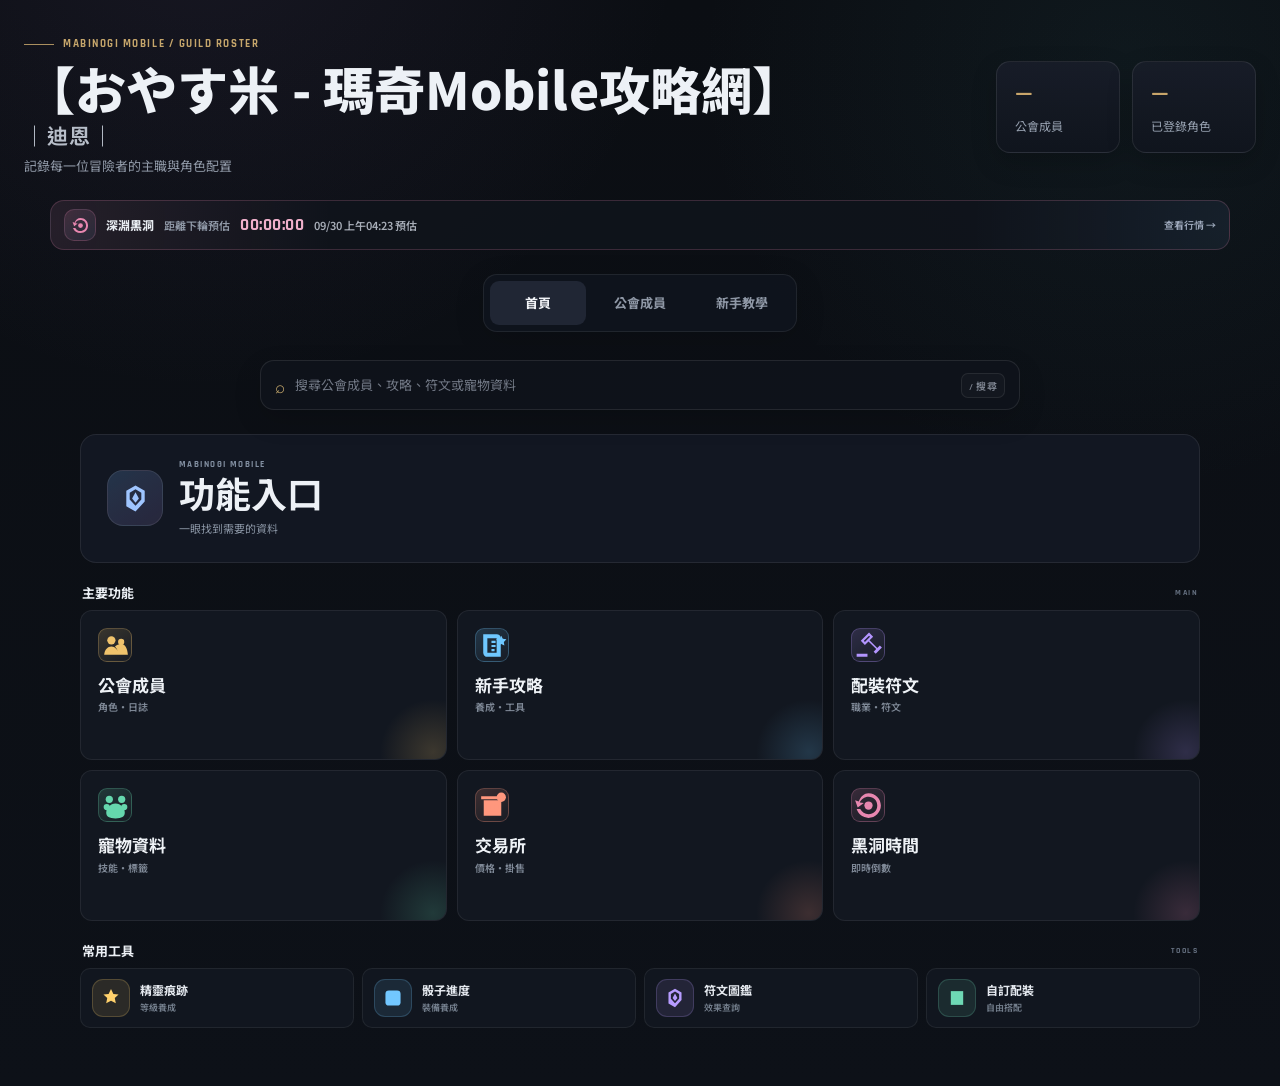
==== commit 681c66e0: "Load site-wide icon redesign" ====
--- a/index.html
+++ b/index.html
@@ -22,8 +22,8 @@
         if (!response.ok) throw new Error(`site.html HTTP ${response.status}`);
         let html = await response.text();
         const pwaHead = '<meta name="theme-color" content="#0b0e14"><meta name="mobile-web-app-capable" content="yes"><meta name="apple-mobile-web-app-capable" content="yes"><meta name="apple-mobile-web-app-status-bar-style" content="black-translucent"><meta name="apple-mobile-web-app-title" content="おやす米攻略"><link rel="manifest" href="./manifest.webmanifest?v=2"><link rel="icon" href="./icon-192.png?v=2" type="image/png" sizes="192x192"><link rel="apple-touch-icon" href="./apple-touch-icon.png?v=2" sizes="180x180">';
-        html = html.replace('</head>', pwaHead + '<link rel="stylesheet" href="./task-progress-v2.css?v=5"><link rel="stylesheet" href="./task-journal-v4.css?v=2"><link rel="stylesheet" href="./member-polish.css?v=1"><link rel="stylesheet" href="./pet-guide-v4.css?v=1"><link rel="stylesheet" href="./professional-theme.css?v=1"><link rel="stylesheet" href="./editorial-polish.css?v=1"><link rel="stylesheet" href="./header-title-fix.css?v=2"><link rel="stylesheet" href="./member-profile-layout.css?v=1"><link rel="stylesheet" href="./top-nav-polish.css?v=1"><link rel="stylesheet" href="./home-hub.css?v=3"><link rel="stylesheet" href="./guide-categories.css?v=2"><link rel="stylesheet" href="./site-search.css?v=1"><link rel="stylesheet" href="./mobile-app-nav.css?v=1"><link rel="stylesheet" href="./mobile-app-pages.css?v=1"><link rel="stylesheet" href="./role-skill-progress.css?v=4"><link rel="stylesheet" href="./live-data.css?v=2"><link rel="stylesheet" href="./global-black-hole.css?v=1"><link rel="stylesheet" href="./readability-pass.css?v=1"></head>');
-        html = html.replace('</body>', '<script src="./task-progress-v7.js?v=3"><\/script><script src="./task-dialog-lock.js?v=1"><\/script><script src="./member-bottom-space.js?v=2"><\/script><script src="./member-card-cleanup.js?v=1"><\/script><script src="./pet-guide-v4.js?v=1"><\/script><script src="./pet-guide-v5.js?v=1"><\/script><script src="./pet-special-tags.js?v=2"><\/script><script src="./pet-skill-dedupe.js?v=1"><\/script><script src="./home-hub.js?v=3"><\/script><script src="./guide-categories.js?v=2"><\/script><script src="./site-search.js?v=1"><\/script><script src="./view-state.js?v=3"><\/script><script src="./header-title-fix.js?v=3"><\/script><script src="./tab-title-fix.js?v=1"><\/script><script src="./pwa-init.js?v=2"><\/script><script src="./mobile-app-nav.js?v=2"><\/script><script src="./role-skill-progress.js?v=12"><\/script><script src="./live-data.js?v=2"><\/script><script src="./global-black-hole.js?v=1"><\/script></body>');
+        html = html.replace('</head>', pwaHead + '<link rel="stylesheet" href="./task-progress-v2.css?v=5"><link rel="stylesheet" href="./task-journal-v4.css?v=2"><link rel="stylesheet" href="./member-polish.css?v=1"><link rel="stylesheet" href="./pet-guide-v4.css?v=1"><link rel="stylesheet" href="./professional-theme.css?v=1"><link rel="stylesheet" href="./editorial-polish.css?v=1"><link rel="stylesheet" href="./header-title-fix.css?v=2"><link rel="stylesheet" href="./member-profile-layout.css?v=1"><link rel="stylesheet" href="./top-nav-polish.css?v=1"><link rel="stylesheet" href="./home-hub.css?v=4"><link rel="stylesheet" href="./guide-categories.css?v=3"><link rel="stylesheet" href="./site-search.css?v=1"><link rel="stylesheet" href="./mobile-app-nav.css?v=1"><link rel="stylesheet" href="./mobile-app-pages.css?v=1"><link rel="stylesheet" href="./role-skill-progress.css?v=4"><link rel="stylesheet" href="./live-data.css?v=3"><link rel="stylesheet" href="./global-black-hole.css?v=2"><link rel="stylesheet" href="./readability-pass.css?v=1"><link rel="stylesheet" href="./visual-system-v2.css?v=1"></head>');
+        html = html.replace('</body>', '<script src="./task-progress-v7.js?v=3"><\/script><script src="./task-dialog-lock.js?v=1"><\/script><script src="./member-bottom-space.js?v=2"><\/script><script src="./member-card-cleanup.js?v=1"><\/script><script src="./pet-guide-v4.js?v=1"><\/script><script src="./pet-guide-v5.js?v=1"><\/script><script src="./pet-special-tags.js?v=2"><\/script><script src="./pet-skill-dedupe.js?v=1"><\/script><script src="./home-hub.js?v=4"><\/script><script src="./guide-categories.js?v=3"><\/script><script src="./site-search.js?v=1"><\/script><script src="./view-state.js?v=3"><\/script><script src="./header-title-fix.js?v=3"><\/script><script src="./tab-title-fix.js?v=1"><\/script><script src="./pwa-init.js?v=2"><\/script><script src="./mobile-app-nav.js?v=2"><\/script><script src="./role-skill-progress.js?v=12"><\/script><script src="./live-data.js?v=3"><\/script><script src="./global-black-hole.js?v=2"><\/script></body>');
         document.open();
         document.write(html);
         document.close();
--- a/home-hub.css
+++ b/home-hub.css
@@ -1,28 +1,45 @@
-/* Compact icon-led home hub */
+/* Visual navigation system v4 */
 .home-hub[hidden]{display:none!important}
-.home-hub{width:min(1080px,100%);margin:0 auto;padding:0 0 56px}
-.home-hub-hero{padding:20px 22px;border:1px solid rgba(255,255,255,.075);border-radius:14px;background:#121722;box-shadow:none}
-.home-hub-kicker{margin:0 0 6px;color:#c8a968;font:700 10px Rajdhani,'Noto Sans TC',sans-serif;letter-spacing:.16em}
-.home-hub-hero h2{margin:0;font-size:clamp(24px,3.2vw,34px);line-height:1.2}
-.home-hub-hero p{margin:7px 0 0;color:#8f98a6;font-size:12px;letter-spacing:.03em}
+.home-hub{width:min(1120px,100%);margin:0 auto;padding:0 0 58px}
+.home-hub-hero{display:flex;align-items:center;gap:16px;padding:18px 20px;border:1px solid rgba(255,255,255,.08);border-radius:18px;background:
+radial-gradient(circle at 0 0,rgba(110,148,255,.13),transparent 32%),
+radial-gradient(circle at 100% 100%,rgba(201,156,255,.08),transparent 30%),
+#111722;box-shadow:none}
+.home-hub-hero-mark{width:56px;height:56px;flex:0 0 56px;display:grid;place-items:center;border-radius:16px;background:linear-gradient(145deg,rgba(120,183,255,.18),rgba(201,156,255,.12));border:1px solid rgba(255,255,255,.09)}
+.home-hub-hero-mark svg{width:31px;height:31px;fill:#9fc5ff}
+.home-hub-kicker{display:block;margin:0 0 2px;color:#8390a2;font:800 9px Rajdhani,'Noto Sans TC',sans-serif;letter-spacing:.16em}
+.home-hub-hero h2{margin:0;font-size:clamp(23px,3vw,31px);line-height:1.15}
+.home-hub-hero p{margin:5px 0 0;color:#8b96a5;font-size:11px}
+
 .home-hub-section{margin-top:20px}
-.home-hub-section-head{margin:0 0 10px}
-.home-hub-section-head h3{margin:0;color:#eef1f5;font-size:14px;letter-spacing:.03em}
+.home-hub-section-head{display:flex;align-items:center;justify-content:space-between;margin:0 2px 9px}
+.home-hub-section-head h3{margin:0;color:#edf1f6;font-size:13px}
+.home-hub-section-head span{color:#657080;font:700 8px Rajdhani,sans-serif;letter-spacing:.18em}
 
 .home-hub-primary{display:grid;grid-template-columns:repeat(3,minmax(0,1fr));gap:10px}
-.home-hub-card{min-width:0;min-height:122px;padding:15px 14px;border:1px solid rgba(255,255,255,.075);border-radius:12px;background:#11161f;color:#eef1f5;text-align:left;display:flex;flex-direction:column;justify-content:flex-start;transition:border-color .15s,background .15s}
-.home-hub-card:hover,.home-hub-card:focus-visible{outline:0;border-color:rgba(200,165,106,.34);background:#151b26}
-.home-hub-card-live{border-color:rgba(200,165,106,.16)}
-.home-hub-card-icon{display:grid;place-items:center;width:36px;height:36px;margin-bottom:12px;border:1px solid rgba(200,165,106,.22);border-radius:9px;background:rgba(200,165,106,.05);color:#d0ad68;font-size:18px;font-weight:700}
-.home-hub-card strong{display:block;font-size:15px;line-height:1.3}
-.home-hub-card small{display:block;margin-top:4px;color:#7f8996;font-size:10px;letter-spacing:.02em}
+.home-hub-card{--accent:#78b7ff;--glow:rgba(120,183,255,.15);position:relative;overflow:hidden;min-width:0;min-height:142px;padding:15px;border:1px solid rgba(255,255,255,.07);border-radius:16px;background:#111720;color:#eef2f6;text-align:left;display:flex;flex-direction:column;justify-content:space-between;transition:transform .16s,border-color .16s,background .16s}
+.home-hub-card:after{content:"";position:absolute;width:110px;height:110px;right:-42px;bottom:-48px;border-radius:50%;background:radial-gradient(circle,var(--glow),transparent 68%);pointer-events:none}
+.home-hub-card:hover,.home-hub-card:focus-visible{outline:0;transform:translateY(-2px);border-color:color-mix(in srgb,var(--accent) 38%,transparent);background:#151c27}
+.home-hub-card-icon{position:relative;z-index:1;width:58px;height:58px;display:grid;place-items:center;border-radius:17px;background:linear-gradient(145deg,color-mix(in srgb,var(--accent) 18%,transparent),rgba(255,255,255,.025));border:1px solid color-mix(in srgb,var(--accent) 28%,transparent)}
+.home-hub-card-icon svg{width:33px;height:33px;fill:var(--accent)}
+.home-hub-card-copy{position:relative;z-index:1;display:block}
+.home-hub-card strong{display:block;font-size:16px;line-height:1.25}
+.home-hub-card small{display:block;margin-top:4px;color:#7f8997;font-size:10px}
+.tone-gold{--accent:#f0c36c;--glow:rgba(240,195,108,.19)}
+.tone-blue{--accent:#6fc8ff;--glow:rgba(111,200,255,.18)}
+.tone-violet{--accent:#b395ff;--glow:rgba(179,149,255,.18)}
+.tone-mint{--accent:#65d7ad;--glow:rgba(101,215,173,.18)}
+.tone-coral{--accent:#ff977d;--glow:rgba(255,151,125,.18)}
+.tone-rose{--accent:#e887b0;--glow:rgba(232,135,176,.18)}
 
 .home-hub-quick{display:grid;grid-template-columns:repeat(4,minmax(0,1fr));gap:8px}
-.home-hub-quick button{display:flex;align-items:center;gap:10px;min-height:58px;padding:11px 12px;border:1px solid rgba(255,255,255,.065);border-radius:10px;background:#10151d;color:#e4e8ed;text-align:left}
-.home-hub-quick button:hover,.home-hub-quick button:focus-visible{outline:0;border-color:rgba(200,165,106,.28);background:#141a24}
-.quick-icon{display:grid;place-items:center;width:30px;height:30px;flex:0 0 30px;border-radius:8px;background:rgba(255,255,255,.035);color:#c8a56a;font-size:15px}
+.home-hub-quick button{--accent:#86b9ff;display:flex;align-items:center;gap:10px;min-height:62px;padding:10px 11px;border:1px solid rgba(255,255,255,.065);border-radius:13px;background:#0f151e;color:#e5e9ef;text-align:left;transition:border-color .15s,background .15s}
+.home-hub-quick button:hover,.home-hub-quick button:focus-visible{outline:0;border-color:color-mix(in srgb,var(--accent) 35%,transparent);background:#151c26}
+.quick-icon{width:38px;height:38px;flex:0 0 38px;display:grid;place-items:center;border-radius:11px;background:color-mix(in srgb,var(--accent) 11%,transparent);border:1px solid color-mix(in srgb,var(--accent) 20%,transparent)}
+.quick-icon svg{width:22px;height:22px;fill:var(--accent)}
 .home-hub-quick b{display:block;font-size:12px}
-.home-hub-quick small{display:block;margin-top:2px;color:#747e8b;font-size:9px}
+.home-hub-quick small{display:block;margin-top:2px;color:#737e8c;font-size:9px}
+.quick-spirit{--accent:#ffd16c!important}.quick-dice{--accent:#72c7ff!important}.quick-runes{--accent:#b79cff!important}.quick-custom{--accent:#6ed8b4!important}
 
 .site-tabs{margin-left:auto!important;margin-right:auto!important}
 .site-tab[data-home-tab]{color:#b9bec7}
@@ -33,14 +50,15 @@
   .home-hub-quick{grid-template-columns:repeat(2,minmax(0,1fr))}
 }
 @media(max-width:620px){
-  .home-hub{padding-bottom:36px}
-  .home-hub-hero{padding:17px 15px}
-  .home-hub-hero h2{font-size:24px}
+  .home-hub{padding-bottom:38px}
+  .home-hub-hero{padding:14px}
+  .home-hub-hero-mark{width:48px;height:48px;flex-basis:48px;border-radius:14px}
+  .home-hub-hero-mark svg{width:27px;height:27px}
+  .home-hub-hero h2{font-size:22px}
   .home-hub-primary{grid-template-columns:repeat(2,minmax(0,1fr));gap:8px}
-  .home-hub-card{min-height:110px;padding:13px 12px}
-  .home-hub-card-icon{width:33px;height:33px;margin-bottom:10px}
+  .home-hub-card{min-height:128px;padding:13px}
+  .home-hub-card-icon{width:50px;height:50px;border-radius:15px}
+  .home-hub-card-icon svg{width:29px;height:29px}
   .home-hub-card strong{font-size:14px}
-  .home-hub-card small{font-size:9px}
   .home-hub-quick{grid-template-columns:1fr 1fr}
-  .home-hub-quick button{min-height:54px;padding:10px}
-}
+}
--- a/guide-categories.css
+++ b/guide-categories.css
@@ -1,20 +1,20 @@
-/* Compact guide category navigation */
+/* Color-coded guide navigation */
 .guide-home-grid.guide-home-categorized{display:grid!important;grid-template-columns:1fr!important;gap:18px!important}
-.guide-category{min-width:0}
-.guide-category-head{display:flex;align-items:center;margin:0 0 8px;padding:0 2px}
-.guide-category-head>div{display:flex;align-items:center;gap:8px}
-.guide-category-icon{display:grid;place-items:center;width:26px;height:26px;border-radius:7px;background:rgba(200,165,106,.06);color:#c8a56a;font-size:13px}
+.guide-category{--accent:#78b7ff;min-width:0}
+.guide-category-growth{--accent:#ffd06d}.guide-category-build{--accent:#72c8ff}.guide-category-rune{--accent:#b79cff}.guide-category-pet{--accent:#68d6ae}.guide-category-other{--accent:#ff9b7f}
+.guide-category-head{display:flex;align-items:center;margin:0 0 9px;padding:0 2px}
+.guide-category-head>div{display:flex;align-items:center;gap:9px}
+.guide-category-icon{display:grid;place-items:center;width:34px;height:34px;border-radius:10px;background:color-mix(in srgb,var(--accent) 12%,transparent);border:1px solid color-mix(in srgb,var(--accent) 20%,transparent)}
+.guide-category-icon svg{width:20px;height:20px;fill:var(--accent)}
 .guide-category-head h3{margin:0;color:#eef1f5;font-size:14px;line-height:1.2}
 .guide-category-grid{display:grid;grid-template-columns:repeat(2,minmax(0,1fr));gap:8px}
-.guide-category-grid .guide-entry{min-height:92px!important;padding:13px!important;border-radius:10px!important}
-.guide-category-grid .guide-entry-icon{width:32px!important;height:32px!important;margin-bottom:10px!important;border-radius:8px!important;font-size:15px!important}
-.guide-category-grid .guide-entry h3{margin:0!important;font-size:14px!important;line-height:1.35!important}
+.guide-category-grid .guide-entry{position:relative;overflow:hidden;min-height:96px!important;padding:13px!important;border-radius:12px!important}
+.guide-category-grid .guide-entry:after{content:"";position:absolute;width:90px;height:90px;right:-35px;bottom:-38px;border-radius:50%;background:radial-gradient(circle,color-mix(in srgb,var(--accent) 14%,transparent),transparent 70%);pointer-events:none}
+.guide-category-grid .guide-entry-icon{width:36px!important;height:36px!important;margin-bottom:9px!important;border-radius:10px!important;font-size:15px!important;background:color-mix(in srgb,var(--accent) 9%,transparent)!important;border-color:color-mix(in srgb,var(--accent) 22%,transparent)!important;color:var(--accent)!important}
+.guide-category-grid .guide-entry h3{position:relative;z-index:1;margin:0!important;font-size:14px!important;line-height:1.35!important}
+.guide-category-grid .guide-entry[data-visual-tone="growth"]{--accent:#ffd06d}.guide-category-grid .guide-entry[data-visual-tone="build"]{--accent:#72c8ff}.guide-category-grid .guide-entry[data-visual-tone="rune"]{--accent:#b79cff}.guide-category-grid .guide-entry[data-visual-tone="pet"]{--accent:#68d6ae}.guide-category-grid .guide-entry[data-visual-tone="other"]{--accent:#ff9b7f}
 @media(min-width:1180px){.guide-shell{width:min(1080px,100%)!important}}
 @media(max-width:700px){
   .guide-home-grid.guide-home-categorized{gap:15px!important}
   .guide-category-grid{grid-template-columns:repeat(2,minmax(0,1fr))}
-  .guide-category-grid .guide-entry{min-height:86px!important;padding:12px!important}
 }
-@media(max-width:420px){
-  .guide-category-grid{grid-template-columns:1fr 1fr}
-}
--- a/live-data.css
+++ b/live-data.css
@@ -1,43 +1,91 @@
-.live-data-view{padding:8px 0 40px}
-.live-data-hero{display:flex;justify-content:space-between;gap:24px;align-items:flex-start;padding:28px 30px;margin-bottom:18px;border:1px solid rgba(255,255,255,.08);border-radius:18px;background:linear-gradient(135deg,rgba(200,165,106,.08),rgba(22,27,38,.96) 45%,rgba(16,21,30,.98))}
-.live-data-kicker,.live-section-title span{display:block;color:#c8a56a;font-size:10px;letter-spacing:.14em;font-weight:700}
-.live-data-hero h2{margin:6px 0 8px;font-size:30px}
-.live-data-hero p{margin:0;color:#96a0af;max-width:700px;line-height:1.7}
-.live-data-hero a{color:#d6bd84;text-decoration:none;font-size:12px;border:1px solid rgba(200,165,106,.24);padding:9px 12px;border-radius:9px;white-space:nowrap}
-.live-market{padding:20px;margin-bottom:18px;border:1px solid rgba(255,255,255,.08);border-radius:16px;background:linear-gradient(180deg,rgba(24,29,40,.96),rgba(16,21,30,.98))}
-.live-section-title{display:flex;justify-content:space-between;align-items:end;gap:16px;margin-bottom:14px}
-.live-section-title h3{margin:3px 0 0;font-size:20px}
-.live-section-title small{color:#777f8c}
-.live-market-controls{display:grid;grid-template-columns:1fr 190px;gap:10px;margin-bottom:10px}
-.live-market-controls input,.live-market-controls select{width:100%;box-sizing:border-box;border:1px solid rgba(255,255,255,.09);border-radius:10px;background:#10151e;color:#edf1f6;padding:11px 12px;outline:none}
-.live-market-meta{margin-bottom:12px;color:#777f8c;font-size:11px}
-.live-market-grid{display:grid;grid-template-columns:repeat(3,minmax(0,1fr));gap:10px}
-.market-item-card{padding:13px;border:1px solid rgba(255,255,255,.075);border-radius:12px;background:#121720;min-width:0}
-.market-item-top{display:grid;grid-template-columns:46px 1fr;gap:10px;align-items:center}
-.market-item-image{width:46px;height:46px;border-radius:9px;background:#0d1118;display:grid;place-items:center;overflow:hidden;border:1px solid rgba(255,255,255,.06)}
+/* Complete market replacement */
+.live-data-view{padding:4px 0 48px}
+.market-shell{border:1px solid rgba(255,255,255,.075);border-radius:20px;background:#0f141d;overflow:hidden}
+.market-hero{display:flex;align-items:center;gap:16px;padding:22px 24px;border-bottom:1px solid rgba(255,255,255,.065);background:
+radial-gradient(circle at 8% 20%,rgba(98,210,170,.12),transparent 22%),
+radial-gradient(circle at 90% 0%,rgba(120,183,255,.09),transparent 26%),
+#121823}
+.market-hero-icon{width:72px;height:72px;flex:0 0 72px;display:grid;place-items:center;border-radius:22px;background:linear-gradient(145deg,rgba(255,138,114,.19),rgba(120,183,255,.08));border:1px solid rgba(255,255,255,.09);box-shadow:inset 0 1px rgba(255,255,255,.05)}
+.market-hero-icon svg{width:38px;height:38px;fill:#ff967f}
+.market-hero-copy span{display:block;color:#8792a2;font-size:9px;font-weight:800;letter-spacing:.18em}
+.market-hero-copy h2{margin:3px 0 4px;font-size:28px;line-height:1.1;color:#f4f6f9}
+.market-hero-copy p{margin:0;color:#99a3b1;font-size:12px}
+.market-sync{margin-left:auto;text-align:right}
+.market-sync small{display:block;color:#8792a2;font-size:10px;margin-bottom:6px}
+.market-sync a{color:#a9b4c3;font-size:10px;text-decoration:none}
+.market-sync a:hover{color:#fff}
+
+.market-toolbar{display:grid;grid-template-columns:1fr 190px;gap:10px;padding:16px 18px 12px}
+.market-search{display:flex;align-items:center;gap:8px;height:44px;padding:0 12px;border:1px solid rgba(255,255,255,.08);border-radius:12px;background:#0b1017}
+.market-search-icon{color:#798696;font-size:18px}
+.market-search input{width:100%;min-width:0;border:0!important;background:transparent!important;color:#eef2f6!important;padding:0!important;outline:0!important;box-shadow:none!important}
+.market-search input::placeholder{color:#697381}
+.market-toolbar select{height:44px;border:1px solid rgba(255,255,255,.08);border-radius:12px;background:#0b1017;color:#dbe1e8;padding:0 12px;outline:0}
+
+.market-main-tabs{display:grid;grid-template-columns:repeat(6,minmax(0,1fr));gap:8px;padding:4px 18px 14px;overflow-x:auto}
+.market-main-tab{--accent:#78b7ff;min-width:92px;min-height:76px;padding:10px 8px;border:1px solid rgba(255,255,255,.065);border-radius:14px;background:#111720;color:#9aa4b1;display:flex;flex-direction:column;align-items:center;justify-content:center;gap:7px;font-weight:700}
+.market-main-tab:hover{background:#151c27;color:#e7ebf0}
+.market-main-tab.active{color:#fff;border-color:color-mix(in srgb,var(--accent) 46%,transparent);background:linear-gradient(180deg,color-mix(in srgb,var(--accent) 14%,#121720),#121720);box-shadow:inset 0 -2px 0 color-mix(in srgb,var(--accent) 80%,transparent)}
+.market-main-icon{width:31px;height:31px;display:grid;place-items:center}
+.market-main-icon svg{width:28px;height:28px;fill:var(--accent)}
+.market-main-tab>span:last-child{font-size:12px}
+
+.market-sub-tabs,.market-child-tabs{display:flex;gap:7px;padding:0 18px 11px;overflow-x:auto;scrollbar-width:none}
+.market-sub-tabs::-webkit-scrollbar,.market-child-tabs::-webkit-scrollbar{display:none}
+.market-sub-tabs[hidden],.market-child-tabs[hidden]{display:none!important}
+.market-sub-tabs button,.market-child-tabs button{flex:0 0 auto;height:32px;padding:0 12px;border:1px solid rgba(255,255,255,.07);border-radius:999px;background:#10161f;color:#98a1ad;font-size:11px;font-weight:650}
+.market-sub-tabs button.active{background:#273143;color:#f1f4f8;border-color:#40506a}
+.market-child-tabs{padding-top:0;padding-bottom:14px}
+.market-child-tabs button{height:28px;background:#0c1118;color:#7e8997;font-size:10px}
+.market-child-tabs button.active{background:rgba(98,210,170,.12);color:#72d9b8;border-color:rgba(98,210,170,.28)}
+
+.market-result-head{display:flex;justify-content:space-between;align-items:center;gap:12px;padding:12px 18px;border-top:1px solid rgba(255,255,255,.055);border-bottom:1px solid rgba(255,255,255,.055);background:#0d121a}
+.market-result-head>span{font-size:12px;color:#d7dde5;font-weight:700}
+.market-result-head small{font-size:10px;color:#747f8d}
+
+.market-list{display:grid;grid-template-columns:repeat(2,minmax(0,1fr));gap:9px;padding:14px 18px 20px}
+.market-item-card{display:grid;grid-template-columns:58px 1fr;gap:12px;padding:13px;border:1px solid rgba(255,255,255,.065);border-radius:13px;background:#111720;min-width:0}
+.market-item-card:hover{border-color:rgba(255,255,255,.12);background:#141b26}
+.market-item-image{width:58px;height:58px;display:grid;place-items:center;overflow:hidden;border-radius:12px;background:#0b1017;border:1px solid rgba(255,255,255,.055)}
 .market-item-image img{width:100%;height:100%;object-fit:contain}
-.market-item-top h4{margin:0 0 4px;font-size:13px;color:#edf1f6;overflow-wrap:anywhere}
-.market-item-top p{margin:0;color:#777f8c;font-size:10px;line-height:1.4}
-.market-item-stats{display:grid;grid-template-columns:1fr 1fr;gap:8px;margin-top:12px}
-.market-item-stats>div{padding:8px 9px;border-radius:9px;background:rgba(255,255,255,.025)}
-.market-item-stats span{display:block;color:#777f8c;font-size:9px}
-.market-item-stats strong{display:block;margin-top:3px;color:#e6c77e;font-size:15px}
-.market-variants{display:flex;flex-wrap:wrap;gap:5px;margin-top:8px}
-.market-variants span{font-size:9px;color:#9da5b1;padding:4px 6px;border:1px solid rgba(255,255,255,.06);border-radius:6px}
-.market-variants b{color:#d8bd7f}
-.live-empty{grid-column:1/-1;padding:30px;text-align:center;color:#777f8c;border:1px dashed rgba(255,255,255,.08);border-radius:12px}
-@media(max-width:900px){.live-market-grid{grid-template-columns:repeat(2,minmax(0,1fr))}}
+.market-item-image span{display:grid;place-items:center;width:30px;height:30px}
+.market-item-image svg{width:28px;height:28px;fill:#738195}
+.market-item-body{min-width:0}
+.market-item-name{color:#f0f3f7;font-size:13px;font-weight:750;line-height:1.35;white-space:nowrap;overflow:hidden;text-overflow:ellipsis}
+.market-item-category{margin-top:3px;color:#75808e;font-size:9px;white-space:nowrap;overflow:hidden;text-overflow:ellipsis}
+.market-item-bottom{display:flex;align-items:end;gap:18px;margin-top:9px}
+.market-price span,.market-stock span{display:block;color:#707b89;font-size:8px}
+.market-price strong{display:block;margin-top:2px;color:#69dbbd;font-size:17px;line-height:1}
+.market-stock strong{display:block;margin-top:2px;color:#c6ced8;font-size:12px;line-height:1}
+.market-variant-row{display:flex;gap:4px;flex-wrap:wrap;margin-top:8px}
+.market-variant-row span{padding:3px 5px;border-radius:5px;background:#0c1219;color:#768291;font-size:8px}
+.market-variant-row b{color:#aeb9c6;font-weight:700}
+.live-empty{grid-column:1/-1;padding:36px 18px;text-align:center;color:#77818e;border:1px dashed rgba(255,255,255,.08);border-radius:12px}
+
+@media(max-width:920px){
+  .market-main-tabs{grid-template-columns:repeat(3,minmax(100px,1fr))}
+  .market-list{grid-template-columns:1fr}
+}
 @media(max-width:760px){
-  .live-data-view{padding-bottom:90px}
-  .live-data-hero{display:block;padding:20px 16px}.live-data-hero h2{font-size:24px}.live-data-hero a{display:inline-block;margin-top:14px}
-  .live-market{padding:14px;border-radius:13px}
-    .live-countdown-card{grid-column:1/-1}
-  .live-market-controls{grid-template-columns:1fr}
-  .live-market-grid{grid-template-columns:1fr}
+  .live-data-view{padding-bottom:88px}
+  .market-shell{border-radius:15px}
+  .market-hero{padding:16px}
+  .market-hero-icon{width:58px;height:58px;flex-basis:58px;border-radius:17px}
+  .market-hero-icon svg{width:30px;height:30px}
+  .market-hero-copy h2{font-size:23px}
+  .market-sync a{display:none}
+  .market-toolbar{grid-template-columns:1fr;padding:13px 12px 10px}
+  .market-main-tabs{display:flex;padding:3px 12px 12px}
+  .market-main-tab{flex:0 0 82px;min-width:82px;min-height:68px;border-radius:12px}
+  .market-main-icon svg{width:24px;height:24px}
+  .market-sub-tabs,.market-child-tabs{padding-left:12px;padding-right:12px}
+  .market-result-head{padding:10px 12px}
+  .market-list{padding:10px 12px 16px}
+  .market-item-card{grid-template-columns:52px 1fr;padding:11px;gap:10px}
+  .market-item-image{width:52px;height:52px}
+  .market-price strong{font-size:16px}
 }
-
-.live-data-hero{padding:20px 22px;border-radius:14px;background:#121722}
-.live-market{border-radius:14px;background:#121720}
-.live-market-grid{grid-template-columns:repeat(2,minmax(0,1fr));gap:8px}
-.market-item-card{border-radius:10px;background:#10151d}
-@media(max-width:760px){.live-market-grid{grid-template-columns:1fr}}
+@media(max-width:390px){
+  .market-sync{display:none}
+  .market-main-tab{flex-basis:76px;min-width:76px}
+}
--- a/global-black-hole.css
+++ b/global-black-hole.css
@@ -1,6 +1,11 @@
-.global-black-hole{width:min(1180px,100%);margin:0 auto 16px;min-height:44px;padding:8px 13px;display:flex;align-items:center;gap:10px;border:1px solid rgba(200,165,106,.18);border-radius:12px;background:rgba(16,20,28,.9);color:#e9edf2;text-align:left;cursor:pointer;box-shadow:none}
-.global-black-hole:hover{border-color:rgba(200,165,106,.38);background:rgba(20,24,33,.94)}
-.gbh-mark{color:#d0ad68;font-size:13px}.gbh-label{font-size:12px;font-weight:800;white-space:nowrap}.gbh-state{font-size:11px;color:#8f98a6;white-space:nowrap}
-.gbh-countdown{font:700 17px Rajdhani,system-ui,sans-serif;color:#e6c477;letter-spacing:.03em;white-space:nowrap}.gbh-time{font-size:11px;color:#a7adb7;white-space:nowrap}.gbh-arrow{margin-left:auto;color:#a78c59;font-size:10px;white-space:nowrap}
-@media(max-width:760px){.global-black-hole{width:100%;margin:0 0 12px;padding:8px 10px;gap:7px;border-radius:10px}.gbh-label{font-size:11px}.gbh-state{display:none}.gbh-countdown{font-size:15px}.gbh-time{font-size:10px}.gbh-arrow{font-size:0}.gbh-arrow:after{content:'→';font-size:12px}}
+.global-black-hole{width:min(1180px,100%);margin:0 auto 16px;min-height:48px;padding:8px 13px;display:flex;align-items:center;gap:10px;border:1px solid rgba(232,135,176,.20);border-radius:14px;background:
+radial-gradient(circle at 0 50%,rgba(232,135,176,.10),transparent 24%),
+radial-gradient(circle at 100% 50%,rgba(114,200,255,.07),transparent 22%),
+rgba(16,20,28,.92);color:#e9edf2;text-align:left;cursor:pointer;box-shadow:none}
+.global-black-hole:hover{border-color:rgba(232,135,176,.38);background-color:rgba(20,24,33,.95)}
+.gbh-mark{width:32px;height:32px;display:grid;place-items:center;flex:0 0 32px;border-radius:10px;background:linear-gradient(145deg,rgba(232,135,176,.15),rgba(114,200,255,.08));border:1px solid rgba(232,135,176,.20)}
+.gbh-mark svg{width:19px;height:19px;fill:#e887b0}
+.gbh-label{font-size:12px;font-weight:800;white-space:nowrap}.gbh-state{font-size:11px;color:#8f98a6;white-space:nowrap}
+.gbh-countdown{font:700 17px Rajdhani,system-ui,sans-serif;color:#f0b0cb;letter-spacing:.03em;white-space:nowrap}.gbh-time{font-size:11px;color:#a7adb7;white-space:nowrap}.gbh-arrow{margin-left:auto;color:#9faabd;font-size:10px;white-space:nowrap}
+@media(max-width:760px){.global-black-hole{width:100%;margin:0 0 12px;padding:8px 10px;gap:7px;border-radius:12px}.gbh-mark{width:29px;height:29px;flex-basis:29px}.gbh-label{font-size:11px}.gbh-state{display:none}.gbh-countdown{font-size:15px}.gbh-time{font-size:10px}.gbh-arrow{font-size:0}.gbh-arrow:after{content:'→';font-size:12px}}
 @media(max-width:420px){.gbh-time{display:none}}
--- a/visual-system-v2.css
+++ b/visual-system-v2.css
@@ -0,0 +1,45 @@
+/* Site-wide visual icon language */
+:root{
+  --accent-gold:#f0c36c;
+  --accent-blue:#72c8ff;
+  --accent-violet:#b79cff;
+  --accent-mint:#68d6ae;
+  --accent-coral:#ff977d;
+  --accent-rose:#e887b0;
+}
+
+.guide-entry-icon,.rune-part-icon,.spirit-panel-number,.petv4-card-icon,.petv4-skill-icon{
+  border-radius:12px!important;
+  box-shadow:inset 0 1px rgba(255,255,255,.04)!important;
+}
+
+#diceGuideEntry .guide-entry-icon{--vi:#72c8ff;background:rgba(114,200,255,.10)!important;border-color:rgba(114,200,255,.24)!important;color:#72c8ff!important}
+#spiritTraceEntry .guide-entry-icon{--vi:#ffd06d;background:rgba(255,208,109,.10)!important;border-color:rgba(255,208,109,.24)!important;color:#ffd06d!important}
+#loadoutEntry .guide-entry-icon,#runeRecommendationEntry .guide-entry-icon{--vi:#8ec5ff;background:rgba(142,197,255,.10)!important;border-color:rgba(142,197,255,.24)!important;color:#8ec5ff!important}
+#runeGuideEntry .guide-entry-icon,#customRuneBuilderEntry .guide-entry-icon{--vi:#b79cff;background:rgba(183,156,255,.10)!important;border-color:rgba(183,156,255,.24)!important;color:#b79cff!important}
+#petToolEntry .guide-entry-icon{--vi:#68d6ae;background:rgba(104,214,174,.10)!important;border-color:rgba(104,214,174,.24)!important;color:#68d6ae!important}
+
+.rune-category-tabs,.rune-build-tabs,.petv4-tabs,.pet-tool-tabs,.spirit-trace-tabs{
+  border-radius:14px!important;
+}
+
+.rune-card:nth-child(6n+1),.loadout-slot:nth-child(6n+1){--card-accent:#72c8ff}
+.rune-card:nth-child(6n+2),.loadout-slot:nth-child(6n+2){--card-accent:#b79cff}
+.rune-card:nth-child(6n+3),.loadout-slot:nth-child(6n+3){--card-accent:#68d6ae}
+.rune-card:nth-child(6n+4),.loadout-slot:nth-child(6n+4){--card-accent:#ffd06d}
+.rune-card:nth-child(6n+5),.loadout-slot:nth-child(6n+5){--card-accent:#ff977d}
+.rune-card:nth-child(6n),.loadout-slot:nth-child(6n){--card-accent:#e887b0}
+.rune-card,.loadout-slot{position:relative;overflow:hidden}
+.rune-card:before,.loadout-slot:before{content:"";position:absolute;left:0;top:0;bottom:0;width:2px;background:var(--card-accent,rgba(255,255,255,.12));opacity:.7}
+
+.petv4-card:nth-child(4n+1){--pet-accent:#68d6ae}.petv4-card:nth-child(4n+2){--pet-accent:#72c8ff}.petv4-card:nth-child(4n+3){--pet-accent:#ffd06d}.petv4-card:nth-child(4n){--pet-accent:#b79cff}
+.petv4-card{position:relative;overflow:hidden}
+.petv4-card:after{content:"";position:absolute;width:90px;height:90px;right:-42px;bottom:-42px;border-radius:50%;background:radial-gradient(circle,color-mix(in srgb,var(--pet-accent) 12%,transparent),transparent 70%);pointer-events:none}
+
+.stat,.field,.spirit-trace-panel,.dice-calculator,.dice-concept,.dice-table-section{
+  border-radius:14px!important;
+}
+
+@media(max-width:760px){
+  .guide-entry-icon,.rune-part-icon,.spirit-panel-number,.petv4-card-icon,.petv4-skill-icon{border-radius:10px!important}
+}
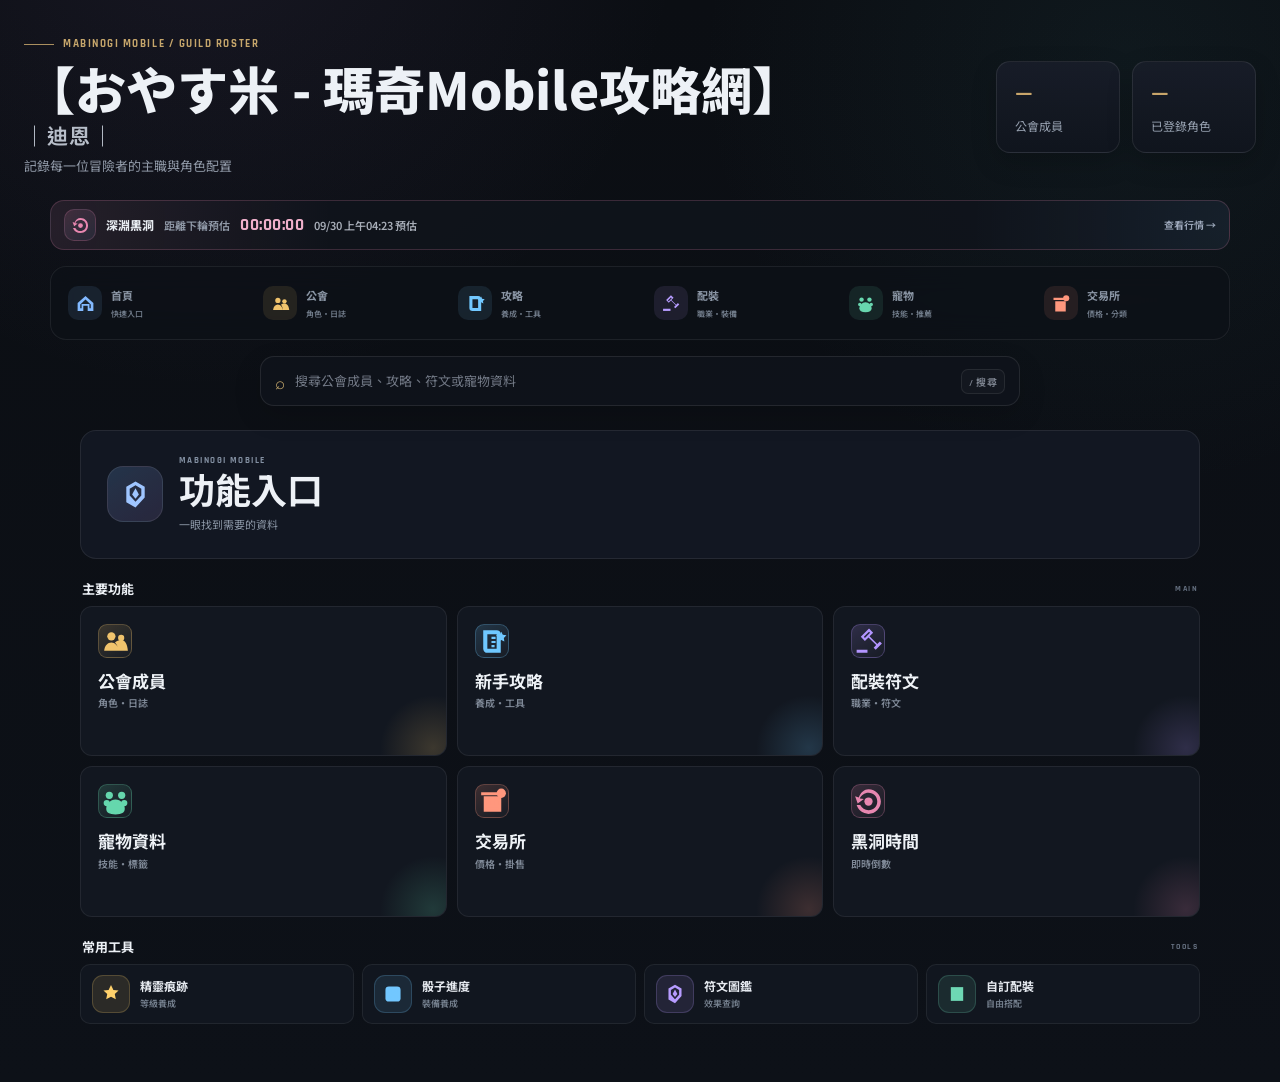
==== commit c59bcd0d: "Load unified section navigation" ====
--- a/index.html
+++ b/index.html
@@ -22,8 +22,8 @@
         if (!response.ok) throw new Error(`site.html HTTP ${response.status}`);
         let html = await response.text();
         const pwaHead = '<meta name="theme-color" content="#0b0e14"><meta name="mobile-web-app-capable" content="yes"><meta name="apple-mobile-web-app-capable" content="yes"><meta name="apple-mobile-web-app-status-bar-style" content="black-translucent"><meta name="apple-mobile-web-app-title" content="おやす米攻略"><link rel="manifest" href="./manifest.webmanifest?v=2"><link rel="icon" href="./icon-192.png?v=2" type="image/png" sizes="192x192"><link rel="apple-touch-icon" href="./apple-touch-icon.png?v=2" sizes="180x180">';
-        html = html.replace('</head>', pwaHead + '<link rel="stylesheet" href="./task-progress-v2.css?v=5"><link rel="stylesheet" href="./task-journal-v4.css?v=2"><link rel="stylesheet" href="./member-polish.css?v=1"><link rel="stylesheet" href="./pet-guide-v4.css?v=1"><link rel="stylesheet" href="./professional-theme.css?v=1"><link rel="stylesheet" href="./editorial-polish.css?v=1"><link rel="stylesheet" href="./header-title-fix.css?v=2"><link rel="stylesheet" href="./member-profile-layout.css?v=1"><link rel="stylesheet" href="./top-nav-polish.css?v=1"><link rel="stylesheet" href="./home-hub.css?v=4"><link rel="stylesheet" href="./guide-categories.css?v=3"><link rel="stylesheet" href="./site-search.css?v=1"><link rel="stylesheet" href="./mobile-app-nav.css?v=1"><link rel="stylesheet" href="./mobile-app-pages.css?v=1"><link rel="stylesheet" href="./role-skill-progress.css?v=4"><link rel="stylesheet" href="./live-data.css?v=3"><link rel="stylesheet" href="./global-black-hole.css?v=2"><link rel="stylesheet" href="./readability-pass.css?v=1"><link rel="stylesheet" href="./visual-system-v2.css?v=1"></head>');
-        html = html.replace('</body>', '<script src="./task-progress-v7.js?v=3"><\/script><script src="./task-dialog-lock.js?v=1"><\/script><script src="./member-bottom-space.js?v=2"><\/script><script src="./member-card-cleanup.js?v=1"><\/script><script src="./pet-guide-v4.js?v=1"><\/script><script src="./pet-guide-v5.js?v=1"><\/script><script src="./pet-special-tags.js?v=2"><\/script><script src="./pet-skill-dedupe.js?v=1"><\/script><script src="./home-hub.js?v=4"><\/script><script src="./guide-categories.js?v=3"><\/script><script src="./site-search.js?v=1"><\/script><script src="./view-state.js?v=3"><\/script><script src="./header-title-fix.js?v=3"><\/script><script src="./tab-title-fix.js?v=1"><\/script><script src="./pwa-init.js?v=2"><\/script><script src="./mobile-app-nav.js?v=2"><\/script><script src="./role-skill-progress.js?v=12"><\/script><script src="./live-data.js?v=3"><\/script><script src="./global-black-hole.js?v=2"><\/script></body>');
+        html = html.replace('</head>', pwaHead + '<link rel="stylesheet" href="./task-progress-v2.css?v=5"><link rel="stylesheet" href="./task-journal-v4.css?v=2"><link rel="stylesheet" href="./member-polish.css?v=1"><link rel="stylesheet" href="./pet-guide-v4.css?v=1"><link rel="stylesheet" href="./professional-theme.css?v=1"><link rel="stylesheet" href="./editorial-polish.css?v=1"><link rel="stylesheet" href="./header-title-fix.css?v=2"><link rel="stylesheet" href="./member-profile-layout.css?v=1"><link rel="stylesheet" href="./top-nav-polish.css?v=1"><link rel="stylesheet" href="./home-hub.css?v=4"><link rel="stylesheet" href="./guide-categories.css?v=3"><link rel="stylesheet" href="./site-search.css?v=1"><link rel="stylesheet" href="./mobile-app-nav.css?v=1"><link rel="stylesheet" href="./mobile-app-pages.css?v=1"><link rel="stylesheet" href="./role-skill-progress.css?v=4"><link rel="stylesheet" href="./live-data.css?v=3"><link rel="stylesheet" href="./global-black-hole.css?v=2"><link rel="stylesheet" href="./readability-pass.css?v=1"><link rel="stylesheet" href="./visual-system-v2.css?v=1"><link rel="stylesheet" href="./site-function-nav.css?v=1"></head>');
+        html = html.replace('</body>', '<script src="./task-progress-v7.js?v=3"><\/script><script src="./task-dialog-lock.js?v=1"><\/script><script src="./member-bottom-space.js?v=2"><\/script><script src="./member-card-cleanup.js?v=1"><\/script><script src="./pet-guide-v4.js?v=1"><\/script><script src="./pet-guide-v5.js?v=1"><\/script><script src="./pet-special-tags.js?v=2"><\/script><script src="./pet-skill-dedupe.js?v=1"><\/script><script src="./home-hub.js?v=4"><\/script><script src="./guide-categories.js?v=3"><\/script><script src="./site-search.js?v=1"><\/script><script src="./view-state.js?v=4"><\/script><script src="./header-title-fix.js?v=3"><\/script><script src="./tab-title-fix.js?v=1"><\/script><script src="./pwa-init.js?v=3"><\/script><script src="./mobile-app-nav.js?v=3"><\/script><script src="./role-skill-progress.js?v=12"><\/script><script src="./live-data.js?v=3"><\/script><script src="./global-black-hole.js?v=2"><\/script><script src="./site-function-nav.js?v=1"><\/script></body>');
         document.open();
         document.write(html);
         document.close();
--- a/site-function-nav.css
+++ b/site-function-nav.css
@@ -0,0 +1,20 @@
+/* Unified desktop navigation + contextual section banner */
+.site-function-nav{display:grid;grid-template-columns:repeat(6,minmax(0,1fr));gap:7px;width:min(1180px,100%);margin:0 auto 16px;padding:7px;border:1px solid rgba(255,255,255,.07);border-radius:16px;background:rgba(13,17,24,.78);backdrop-filter:blur(14px)}
+.site-function-nav button{--accent:#7fb8ff;min-width:0;height:58px;padding:7px 9px;border:1px solid transparent;border-radius:11px;background:transparent;color:#8994a3;display:flex;align-items:center;gap:9px;text-align:left}
+.site-function-nav button:hover{background:rgba(255,255,255,.035);color:#e9edf2}
+.site-function-nav button[aria-current="true"]{color:#f2f5f8;border-color:color-mix(in srgb,var(--accent) 24%,transparent);background:color-mix(in srgb,var(--accent) 9%,#111720)}
+.sfn-icon{width:34px;height:34px;flex:0 0 34px;display:grid;place-items:center;border-radius:10px;background:color-mix(in srgb,var(--accent) 10%,transparent)}
+.sfn-icon svg{width:21px;height:21px;fill:var(--accent)}
+.sfn-copy{min-width:0}.sfn-copy b,.sfn-copy small{display:block;white-space:nowrap;overflow:hidden;text-overflow:ellipsis}.sfn-copy b{font-size:11px}.sfn-copy small{margin-top:2px;color:#6f7a88;font-size:8px}
+.sfn-gold{--accent:#f0c36c!important}.sfn-cyan{--accent:#72c8ff!important}.sfn-blue{--accent:#82b9ff!important}.sfn-violet{--accent:#b79cff!important}.sfn-mint{--accent:#68d6ae!important}.sfn-coral{--accent:#ff977d!important}
+
+.section-context-banner{--accent:#82b9ff;width:min(1120px,100%);margin:0 auto 16px;padding:13px 16px;display:flex;align-items:center;gap:12px;border:1px solid color-mix(in srgb,var(--accent) 20%,rgba(255,255,255,.06));border-radius:14px;background:linear-gradient(110deg,color-mix(in srgb,var(--accent) 9%,#111720),#111720 45%,#0f141d)}
+.section-context-banner[hidden]{display:none!important}
+.section-context-banner[data-tone="gold"]{--accent:#f0c36c}.section-context-banner[data-tone="cyan"]{--accent:#72c8ff}.section-context-banner[data-tone="blue"]{--accent:#82b9ff}.section-context-banner[data-tone="violet"]{--accent:#b79cff}.section-context-banner[data-tone="mint"]{--accent:#68d6ae}.section-context-banner[data-tone="rose"]{--accent:#e887b0}
+.section-context-icon{width:44px;height:44px;flex:0 0 44px;display:grid;place-items:center;border-radius:12px;background:color-mix(in srgb,var(--accent) 12%,transparent);border:1px solid color-mix(in srgb,var(--accent) 22%,transparent)}
+.section-context-icon svg{width:25px;height:25px;fill:var(--accent)}
+.section-context-copy b{display:block;color:#f2f4f7;font-size:15px}.section-context-copy small{display:block;margin-top:3px;color:#7d8794;font-size:10px}
+
+@media(min-width:761px){.site-tabs{display:none!important}}
+@media(max-width:900px){.site-function-nav{grid-template-columns:repeat(3,minmax(0,1fr))}}
+@media(max-width:760px){.site-function-nav{display:none}.section-context-banner{margin-bottom:12px;padding:11px 12px}.section-context-icon{width:38px;height:38px;flex-basis:38px}.section-context-icon svg{width:22px;height:22px}.section-context-copy b{font-size:13px}}
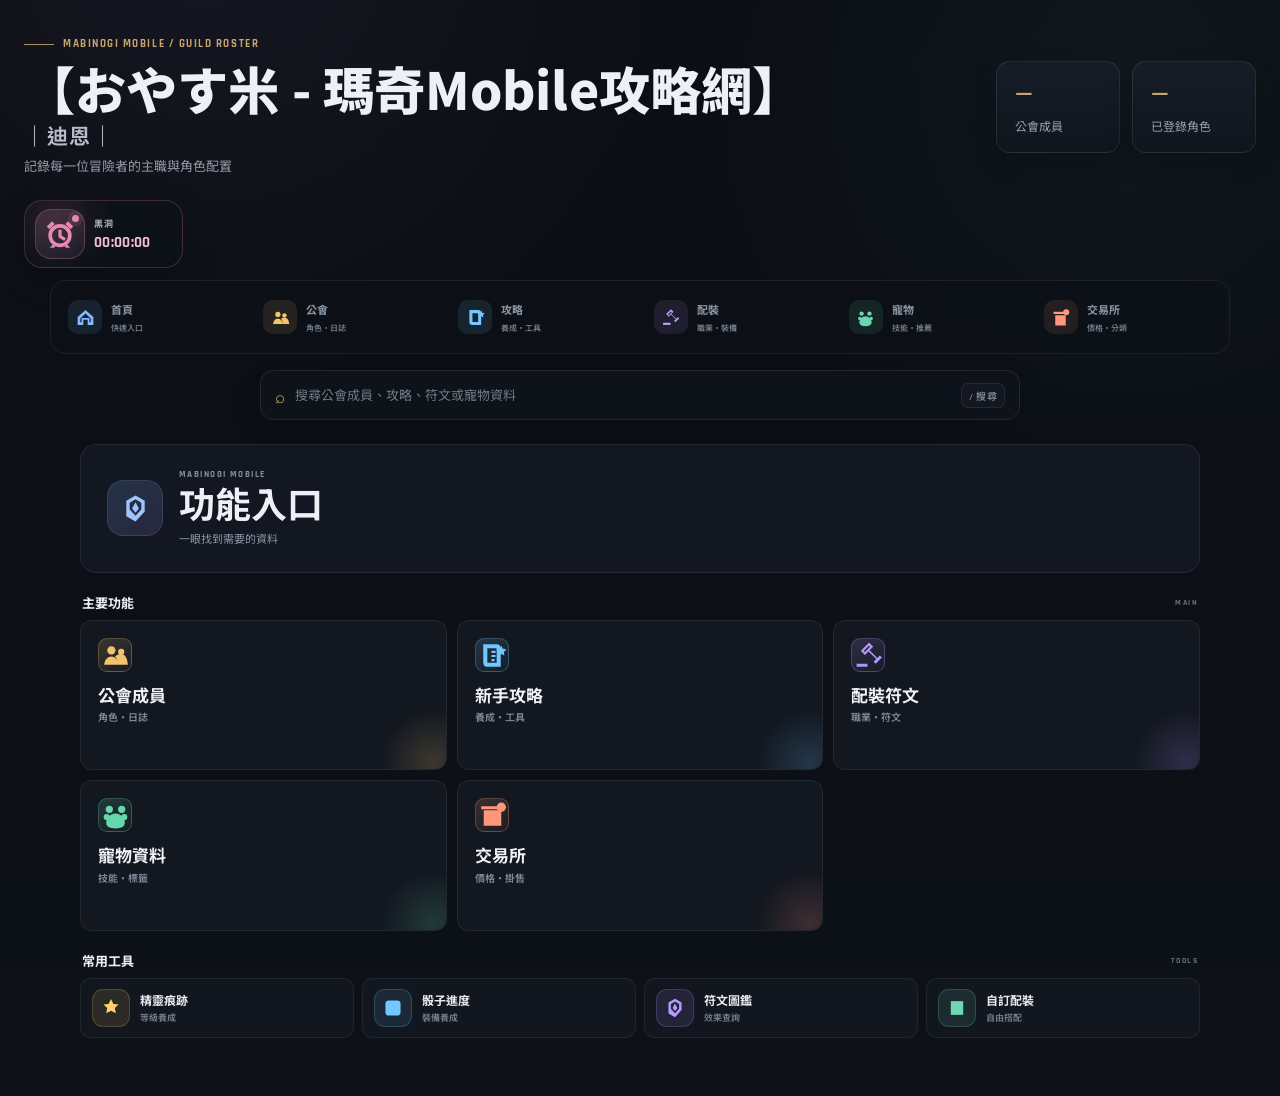
==== commit 2babe5db: "Load black-hole clock widget redesign" ====
--- a/index.html
+++ b/index.html
@@ -22,8 +22,8 @@
         if (!response.ok) throw new Error(`site.html HTTP ${response.status}`);
         let html = await response.text();
         const pwaHead = '<meta name="theme-color" content="#0b0e14"><meta name="mobile-web-app-capable" content="yes"><meta name="apple-mobile-web-app-capable" content="yes"><meta name="apple-mobile-web-app-status-bar-style" content="black-translucent"><meta name="apple-mobile-web-app-title" content="おやす米攻略"><link rel="manifest" href="./manifest.webmanifest?v=2"><link rel="icon" href="./icon-192.png?v=2" type="image/png" sizes="192x192"><link rel="apple-touch-icon" href="./apple-touch-icon.png?v=2" sizes="180x180">';
-        html = html.replace('</head>', pwaHead + '<link rel="stylesheet" href="./task-progress-v2.css?v=5"><link rel="stylesheet" href="./task-journal-v4.css?v=2"><link rel="stylesheet" href="./member-polish.css?v=1"><link rel="stylesheet" href="./pet-guide-v4.css?v=1"><link rel="stylesheet" href="./professional-theme.css?v=1"><link rel="stylesheet" href="./editorial-polish.css?v=1"><link rel="stylesheet" href="./header-title-fix.css?v=2"><link rel="stylesheet" href="./member-profile-layout.css?v=1"><link rel="stylesheet" href="./top-nav-polish.css?v=1"><link rel="stylesheet" href="./home-hub.css?v=4"><link rel="stylesheet" href="./guide-categories.css?v=3"><link rel="stylesheet" href="./site-search.css?v=1"><link rel="stylesheet" href="./mobile-app-nav.css?v=1"><link rel="stylesheet" href="./mobile-app-pages.css?v=1"><link rel="stylesheet" href="./role-skill-progress.css?v=4"><link rel="stylesheet" href="./live-data.css?v=3"><link rel="stylesheet" href="./global-black-hole.css?v=2"><link rel="stylesheet" href="./readability-pass.css?v=1"><link rel="stylesheet" href="./visual-system-v2.css?v=1"><link rel="stylesheet" href="./site-function-nav.css?v=1"></head>');
-        html = html.replace('</body>', '<script src="./task-progress-v7.js?v=3"><\/script><script src="./task-dialog-lock.js?v=1"><\/script><script src="./member-bottom-space.js?v=2"><\/script><script src="./member-card-cleanup.js?v=1"><\/script><script src="./pet-guide-v4.js?v=1"><\/script><script src="./pet-guide-v5.js?v=1"><\/script><script src="./pet-special-tags.js?v=2"><\/script><script src="./pet-skill-dedupe.js?v=1"><\/script><script src="./home-hub.js?v=4"><\/script><script src="./guide-categories.js?v=3"><\/script><script src="./site-search.js?v=1"><\/script><script src="./view-state.js?v=4"><\/script><script src="./header-title-fix.js?v=3"><\/script><script src="./tab-title-fix.js?v=1"><\/script><script src="./pwa-init.js?v=3"><\/script><script src="./mobile-app-nav.js?v=3"><\/script><script src="./role-skill-progress.js?v=12"><\/script><script src="./live-data.js?v=3"><\/script><script src="./global-black-hole.js?v=2"><\/script><script src="./site-function-nav.js?v=1"><\/script></body>');
+        html = html.replace('</head>', pwaHead + '<link rel="stylesheet" href="./task-progress-v2.css?v=5"><link rel="stylesheet" href="./task-journal-v4.css?v=2"><link rel="stylesheet" href="./member-polish.css?v=1"><link rel="stylesheet" href="./pet-guide-v4.css?v=1"><link rel="stylesheet" href="./professional-theme.css?v=1"><link rel="stylesheet" href="./editorial-polish.css?v=1"><link rel="stylesheet" href="./header-title-fix.css?v=2"><link rel="stylesheet" href="./member-profile-layout.css?v=1"><link rel="stylesheet" href="./top-nav-polish.css?v=1"><link rel="stylesheet" href="./home-hub.css?v=5"><link rel="stylesheet" href="./guide-categories.css?v=3"><link rel="stylesheet" href="./site-search.css?v=1"><link rel="stylesheet" href="./mobile-app-nav.css?v=1"><link rel="stylesheet" href="./mobile-app-pages.css?v=1"><link rel="stylesheet" href="./role-skill-progress.css?v=4"><link rel="stylesheet" href="./live-data.css?v=3"><link rel="stylesheet" href="./global-black-hole.css?v=3"><link rel="stylesheet" href="./readability-pass.css?v=1"><link rel="stylesheet" href="./visual-system-v2.css?v=1"><link rel="stylesheet" href="./site-function-nav.css?v=1"></head>');
+        html = html.replace('</body>', '<script src="./task-progress-v7.js?v=3"><\/script><script src="./task-dialog-lock.js?v=1"><\/script><script src="./member-bottom-space.js?v=2"><\/script><script src="./member-card-cleanup.js?v=1"><\/script><script src="./pet-guide-v4.js?v=1"><\/script><script src="./pet-guide-v5.js?v=1"><\/script><script src="./pet-special-tags.js?v=2"><\/script><script src="./pet-skill-dedupe.js?v=1"><\/script><script src="./home-hub.js?v=5"><\/script><script src="./guide-categories.js?v=3"><\/script><script src="./site-search.js?v=1"><\/script><script src="./view-state.js?v=4"><\/script><script src="./header-title-fix.js?v=3"><\/script><script src="./tab-title-fix.js?v=1"><\/script><script src="./pwa-init.js?v=3"><\/script><script src="./mobile-app-nav.js?v=3"><\/script><script src="./role-skill-progress.js?v=12"><\/script><script src="./live-data.js?v=3"><\/script><script src="./global-black-hole.js?v=3"><\/script><script src="./site-function-nav.js?v=1"><\/script></body>');
         document.open();
         document.write(html);
         document.close();
--- a/home-hub.css
+++ b/home-hub.css
@@ -61,4 +61,11 @@
   .home-hub-card-icon svg{width:29px;height:29px}
   .home-hub-card strong{font-size:14px}
   .home-hub-quick{grid-template-columns:1fr 1fr}
-}+}
+
+/* Five primary destinations: keep the final market card centered on wide screens. */
+@media(min-width:901px){
+  .home-hub-primary .home-hub-card:last-child:nth-child(5){
+    grid-column:2;
+  }
+}
--- a/global-black-hole.css
+++ b/global-black-hole.css
@@ -1,11 +1,98 @@
-.global-black-hole{width:min(1180px,100%);margin:0 auto 16px;min-height:48px;padding:8px 13px;display:flex;align-items:center;gap:10px;border:1px solid rgba(232,135,176,.20);border-radius:14px;background:
-radial-gradient(circle at 0 50%,rgba(232,135,176,.10),transparent 24%),
-radial-gradient(circle at 100% 50%,rgba(114,200,255,.07),transparent 22%),
-rgba(16,20,28,.92);color:#e9edf2;text-align:left;cursor:pointer;box-shadow:none}
-.global-black-hole:hover{border-color:rgba(232,135,176,.38);background-color:rgba(20,24,33,.95)}
-.gbh-mark{width:32px;height:32px;display:grid;place-items:center;flex:0 0 32px;border-radius:10px;background:linear-gradient(145deg,rgba(232,135,176,.15),rgba(114,200,255,.08));border:1px solid rgba(232,135,176,.20)}
-.gbh-mark svg{width:19px;height:19px;fill:#e887b0}
-.gbh-label{font-size:12px;font-weight:800;white-space:nowrap}.gbh-state{font-size:11px;color:#8f98a6;white-space:nowrap}
-.gbh-countdown{font:700 17px Rajdhani,system-ui,sans-serif;color:#f0b0cb;letter-spacing:.03em;white-space:nowrap}.gbh-time{font-size:11px;color:#a7adb7;white-space:nowrap}.gbh-arrow{margin-left:auto;color:#9faabd;font-size:10px;white-space:nowrap}
-@media(max-width:760px){.global-black-hole{width:100%;margin:0 0 12px;padding:8px 10px;gap:7px;border-radius:12px}.gbh-mark{width:29px;height:29px;flex-basis:29px}.gbh-label{font-size:11px}.gbh-state{display:none}.gbh-countdown{font-size:15px}.gbh-time{font-size:10px}.gbh-arrow{font-size:0}.gbh-arrow:after{content:'→';font-size:12px}}
-@media(max-width:420px){.gbh-time{display:none}}+/* Persistent black-hole alarm clock */
+.global-black-hole{
+  --clock-accent:#e887b0;
+  min-height:68px;
+  padding:8px 10px;
+  display:flex;
+  align-items:center;
+  gap:9px;
+  border:1px solid rgba(232,135,176,.22);
+  border-radius:18px;
+  background:
+    radial-gradient(circle at 20% 25%,rgba(232,135,176,.12),transparent 42%),
+    rgba(13,17,24,.94);
+  color:#edf1f6;
+  text-align:left;
+  cursor:pointer;
+  box-shadow:0 12px 34px rgba(0,0,0,.24);
+  backdrop-filter:blur(16px);
+}
+.global-black-hole:hover{border-color:rgba(232,135,176,.42)}
+.global-black-hole.is-open{--clock-accent:#ff9b7f;border-color:rgba(255,155,127,.42)}
+
+.gbh-clock{
+  position:relative;
+  width:50px;
+  height:50px;
+  flex:0 0 50px;
+  display:grid;
+  place-items:center;
+  border-radius:16px;
+  background:linear-gradient(145deg,color-mix(in srgb,var(--clock-accent) 18%,transparent),rgba(114,200,255,.06));
+  border:1px solid color-mix(in srgb,var(--clock-accent) 27%,transparent);
+}
+.gbh-clock svg{width:34px;height:34px;fill:var(--clock-accent)}
+.gbh-pulse{position:absolute;right:5px;top:5px;width:7px;height:7px;border-radius:50%;background:var(--clock-accent);box-shadow:0 0 0 4px color-mix(in srgb,var(--clock-accent) 12%,transparent)}
+
+.gbh-mini{display:grid;gap:1px;min-width:78px}
+.gbh-mini b{color:#aab3bf;font-size:9px;letter-spacing:.08em}
+.gbh-mini strong{font:700 15px Rajdhani,system-ui,sans-serif;color:#f2bfd5;white-space:nowrap;letter-spacing:.02em}
+.is-open .gbh-mini strong{color:#ffb29d}
+
+.gbh-detail{display:none;min-width:108px;padding-left:9px;border-left:1px solid rgba(255,255,255,.07)}
+.gbh-detail b,.gbh-detail span{display:block;white-space:nowrap}
+.gbh-detail b{color:#dce1e7;font-size:10px}
+.gbh-detail span{margin-top:3px;color:#7f8a98;font-size:9px}
+.global-black-hole[aria-expanded="true"] .gbh-detail{display:block}
+
+/* Wide desktop: float in the unused left gutter, never over the page shell. */
+@media(min-width:1540px){
+  .global-black-hole{
+    position:fixed;
+    z-index:120;
+    top:18px;
+    left:max(14px,calc((100vw - 1360px)/2 - 156px));
+    width:auto;
+    margin:0;
+  }
+}
+
+/* Normal desktop/tablet: keep it in document flow above navigation. */
+@media(min-width:761px) and (max-width:1539px){
+  .global-black-hole{
+    width:max-content;
+    max-width:100%;
+    margin:0 0 12px;
+  }
+}
+
+/* Mobile: compact alarm badge; it stays above content and does not cover bottom navigation. */
+@media(max-width:760px){
+  .global-black-hole{
+    width:max-content;
+    max-width:100%;
+    min-height:56px;
+    margin:0 0 10px;
+    padding:6px 8px;
+    border-radius:15px;
+  }
+  .gbh-clock{width:42px;height:42px;flex-basis:42px;border-radius:13px}
+  .gbh-clock svg{width:28px;height:28px}
+  .gbh-mini{min-width:70px}
+  .gbh-mini strong{font-size:14px}
+  .gbh-detail{min-width:96px}
+}
+
+@media(max-width:430px){
+  .global-black-hole[aria-expanded="true"] .gbh-detail{
+    position:absolute;
+    left:8px;
+    top:62px;
+    z-index:121;
+    padding:9px 10px;
+    border:1px solid rgba(255,255,255,.08);
+    border-radius:10px;
+    background:#111720;
+    box-shadow:0 10px 24px rgba(0,0,0,.3);
+  }
+}
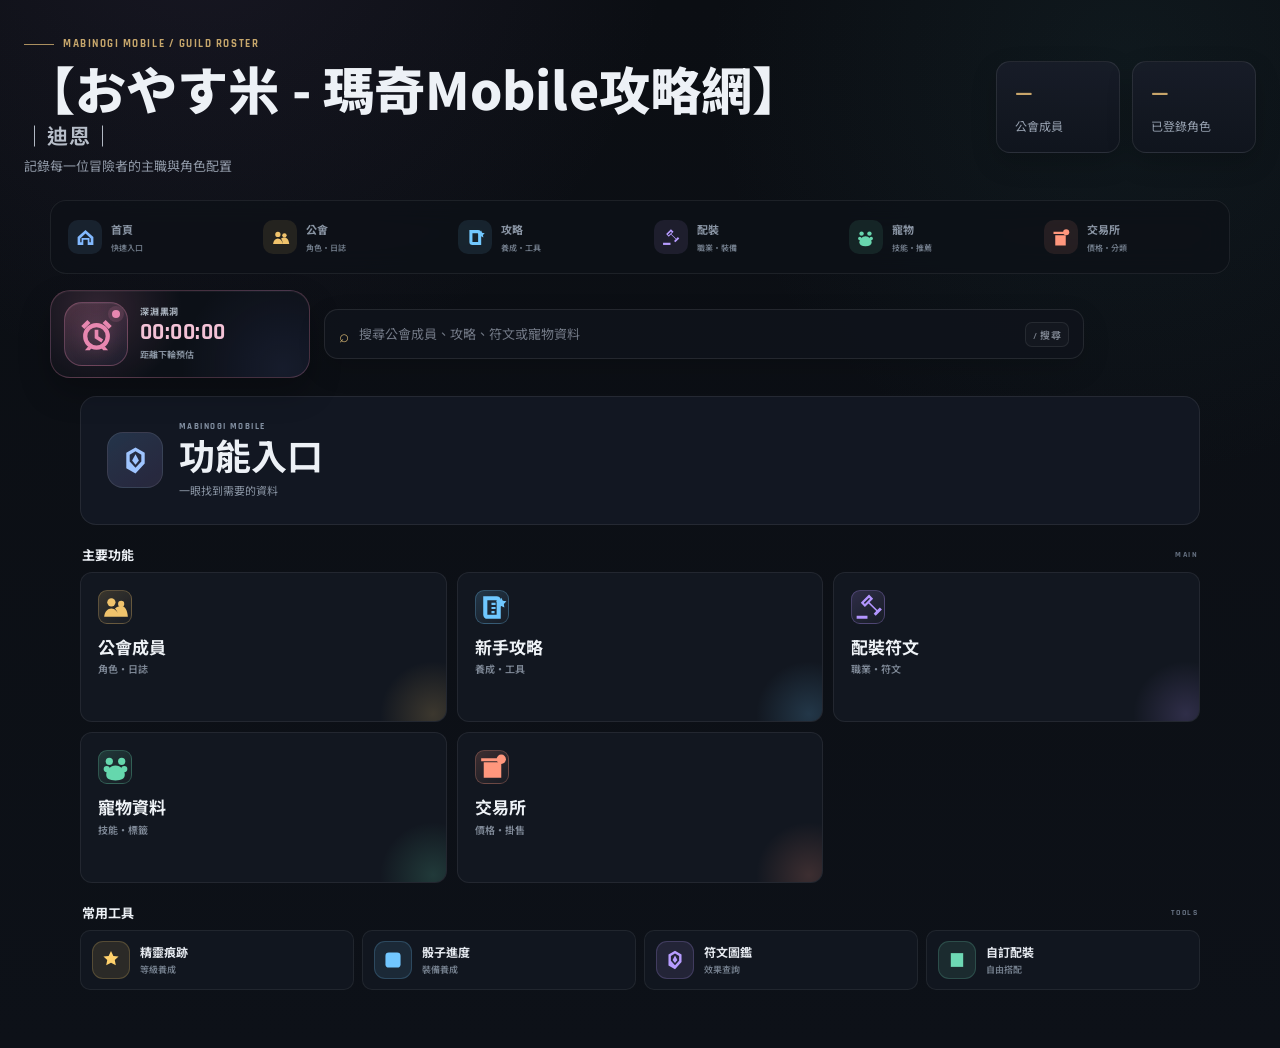
==== commit 229914c2: "Load black-hole clock utility-row redesign" ====
--- a/index.html
+++ b/index.html
@@ -22,8 +22,8 @@
         if (!response.ok) throw new Error(`site.html HTTP ${response.status}`);
         let html = await response.text();
         const pwaHead = '<meta name="theme-color" content="#0b0e14"><meta name="mobile-web-app-capable" content="yes"><meta name="apple-mobile-web-app-capable" content="yes"><meta name="apple-mobile-web-app-status-bar-style" content="black-translucent"><meta name="apple-mobile-web-app-title" content="おやす米攻略"><link rel="manifest" href="./manifest.webmanifest?v=2"><link rel="icon" href="./icon-192.png?v=2" type="image/png" sizes="192x192"><link rel="apple-touch-icon" href="./apple-touch-icon.png?v=2" sizes="180x180">';
-        html = html.replace('</head>', pwaHead + '<link rel="stylesheet" href="./task-progress-v2.css?v=5"><link rel="stylesheet" href="./task-journal-v4.css?v=2"><link rel="stylesheet" href="./member-polish.css?v=1"><link rel="stylesheet" href="./pet-guide-v4.css?v=1"><link rel="stylesheet" href="./professional-theme.css?v=1"><link rel="stylesheet" href="./editorial-polish.css?v=1"><link rel="stylesheet" href="./header-title-fix.css?v=2"><link rel="stylesheet" href="./member-profile-layout.css?v=1"><link rel="stylesheet" href="./top-nav-polish.css?v=1"><link rel="stylesheet" href="./home-hub.css?v=5"><link rel="stylesheet" href="./guide-categories.css?v=3"><link rel="stylesheet" href="./site-search.css?v=1"><link rel="stylesheet" href="./mobile-app-nav.css?v=1"><link rel="stylesheet" href="./mobile-app-pages.css?v=1"><link rel="stylesheet" href="./role-skill-progress.css?v=4"><link rel="stylesheet" href="./live-data.css?v=3"><link rel="stylesheet" href="./global-black-hole.css?v=3"><link rel="stylesheet" href="./readability-pass.css?v=1"><link rel="stylesheet" href="./visual-system-v2.css?v=1"><link rel="stylesheet" href="./site-function-nav.css?v=1"></head>');
-        html = html.replace('</body>', '<script src="./task-progress-v7.js?v=3"><\/script><script src="./task-dialog-lock.js?v=1"><\/script><script src="./member-bottom-space.js?v=2"><\/script><script src="./member-card-cleanup.js?v=1"><\/script><script src="./pet-guide-v4.js?v=1"><\/script><script src="./pet-guide-v5.js?v=1"><\/script><script src="./pet-special-tags.js?v=2"><\/script><script src="./pet-skill-dedupe.js?v=1"><\/script><script src="./home-hub.js?v=5"><\/script><script src="./guide-categories.js?v=3"><\/script><script src="./site-search.js?v=1"><\/script><script src="./view-state.js?v=4"><\/script><script src="./header-title-fix.js?v=3"><\/script><script src="./tab-title-fix.js?v=1"><\/script><script src="./pwa-init.js?v=3"><\/script><script src="./mobile-app-nav.js?v=3"><\/script><script src="./role-skill-progress.js?v=12"><\/script><script src="./live-data.js?v=3"><\/script><script src="./global-black-hole.js?v=3"><\/script><script src="./site-function-nav.js?v=1"><\/script></body>');
+        html = html.replace('</head>', pwaHead + '<link rel="stylesheet" href="./task-progress-v2.css?v=5"><link rel="stylesheet" href="./task-journal-v4.css?v=2"><link rel="stylesheet" href="./member-polish.css?v=1"><link rel="stylesheet" href="./pet-guide-v4.css?v=1"><link rel="stylesheet" href="./professional-theme.css?v=1"><link rel="stylesheet" href="./editorial-polish.css?v=1"><link rel="stylesheet" href="./header-title-fix.css?v=2"><link rel="stylesheet" href="./member-profile-layout.css?v=1"><link rel="stylesheet" href="./top-nav-polish.css?v=1"><link rel="stylesheet" href="./home-hub.css?v=5"><link rel="stylesheet" href="./guide-categories.css?v=3"><link rel="stylesheet" href="./site-search.css?v=2"><link rel="stylesheet" href="./mobile-app-nav.css?v=1"><link rel="stylesheet" href="./mobile-app-pages.css?v=1"><link rel="stylesheet" href="./role-skill-progress.css?v=4"><link rel="stylesheet" href="./live-data.css?v=3"><link rel="stylesheet" href="./global-black-hole.css?v=4"><link rel="stylesheet" href="./readability-pass.css?v=1"><link rel="stylesheet" href="./visual-system-v2.css?v=1"><link rel="stylesheet" href="./site-function-nav.css?v=1"></head>');
+        html = html.replace('</body>', '<script src="./task-progress-v7.js?v=3"><\/script><script src="./task-dialog-lock.js?v=1"><\/script><script src="./member-bottom-space.js?v=2"><\/script><script src="./member-card-cleanup.js?v=1"><\/script><script src="./pet-guide-v4.js?v=1"><\/script><script src="./pet-guide-v5.js?v=1"><\/script><script src="./pet-special-tags.js?v=2"><\/script><script src="./pet-skill-dedupe.js?v=1"><\/script><script src="./home-hub.js?v=5"><\/script><script src="./guide-categories.js?v=3"><\/script><script src="./site-search.js?v=1"><\/script><script src="./view-state.js?v=4"><\/script><script src="./header-title-fix.js?v=3"><\/script><script src="./tab-title-fix.js?v=1"><\/script><script src="./pwa-init.js?v=3"><\/script><script src="./mobile-app-nav.js?v=3"><\/script><script src="./role-skill-progress.js?v=12"><\/script><script src="./live-data.js?v=3"><\/script><script src="./global-black-hole.js?v=4"><\/script><script src="./site-function-nav.js?v=2"><\/script></body>');
         document.open();
         document.write(html);
         document.close();
--- a/site-search.css
+++ b/site-search.css
@@ -14,3 +14,9 @@
 .site-search-result strong{display:block;font-size:13px;line-height:1.35}.site-search-result small{display:block;margin-top:3px;color:#858d99;font-size:10px;line-height:1.45}.site-search-result em{color:#bfa363;font-style:normal;font-size:12px}
 .site-search-empty{padding:22px 14px;text-align:center;color:#7e8590;font-size:12px}
 @media(max-width:620px){.site-search-wrap{width:100%;margin:10px 0 18px}.site-search-box{min-height:46px;border-radius:12px}.site-search-shortcut{display:none}.site-search-results{max-height:55vh}}
+
+/* When paired with the black-hole clock, search shares the utility row. */
+.top-utility-row .site-search-wrap{max-width:none}
+@media(min-width:761px){
+  .top-utility-row .site-search-box{min-height:50px}
+}
--- a/global-black-hole.css
+++ b/global-black-hole.css
@@ -1,98 +1,135 @@
-/* Persistent black-hole alarm clock */
+/* Large black-hole alarm clock + search utility row */
+.top-utility-row{
+  width:min(1180px,100%);
+  margin:14px auto 18px;
+  display:grid;
+  grid-template-columns:250px minmax(0,1fr);
+  gap:14px;
+  align-items:center;
+}
+.top-utility-row .site-search-wrap{
+  width:100%!important;
+  margin:0!important;
+}
+
 .global-black-hole{
   --clock-accent:#e887b0;
-  min-height:68px;
-  padding:8px 10px;
-  display:flex;
+  min-width:0;
+  min-height:88px;
+  padding:11px 13px;
+  display:grid;
+  grid-template-columns:64px minmax(0,1fr);
   align-items:center;
-  gap:9px;
-  border:1px solid rgba(232,135,176,.22);
-  border-radius:18px;
+  gap:12px;
+  border:1px solid rgba(232,135,176,.25);
+  border-radius:20px;
   background:
-    radial-gradient(circle at 20% 25%,rgba(232,135,176,.12),transparent 42%),
-    rgba(13,17,24,.94);
+    radial-gradient(circle at 18% 20%,rgba(232,135,176,.17),transparent 38%),
+    radial-gradient(circle at 90% 90%,rgba(126,142,255,.09),transparent 42%),
+    rgba(13,17,24,.95);
   color:#edf1f6;
   text-align:left;
   cursor:pointer;
-  box-shadow:0 12px 34px rgba(0,0,0,.24);
+  box-shadow:0 14px 32px rgba(0,0,0,.24),inset 0 1px rgba(255,255,255,.04);
   backdrop-filter:blur(16px);
+  transition:transform .16s,border-color .16s,box-shadow .16s;
 }
-.global-black-hole:hover{border-color:rgba(232,135,176,.42)}
-.global-black-hole.is-open{--clock-accent:#ff9b7f;border-color:rgba(255,155,127,.42)}
+.global-black-hole:hover{
+  transform:translateY(-1px);
+  border-color:rgba(232,135,176,.45);
+  box-shadow:0 17px 36px rgba(0,0,0,.28),inset 0 1px rgba(255,255,255,.05);
+}
+.global-black-hole.is-open{
+  --clock-accent:#ff9878;
+  border-color:rgba(255,152,120,.5);
+}
 
 .gbh-clock{
   position:relative;
-  width:50px;
-  height:50px;
-  flex:0 0 50px;
+  width:64px;
+  height:64px;
   display:grid;
   place-items:center;
-  border-radius:16px;
-  background:linear-gradient(145deg,color-mix(in srgb,var(--clock-accent) 18%,transparent),rgba(114,200,255,.06));
-  border:1px solid color-mix(in srgb,var(--clock-accent) 27%,transparent);
+  border-radius:18px;
+  background:linear-gradient(145deg,color-mix(in srgb,var(--clock-accent) 19%,transparent),rgba(120,140,255,.06));
+  border:1px solid color-mix(in srgb,var(--clock-accent) 30%,transparent);
+  box-shadow:inset 0 1px rgba(255,255,255,.05);
 }
-.gbh-clock svg{width:34px;height:34px;fill:var(--clock-accent)}
-.gbh-pulse{position:absolute;right:5px;top:5px;width:7px;height:7px;border-radius:50%;background:var(--clock-accent);box-shadow:0 0 0 4px color-mix(in srgb,var(--clock-accent) 12%,transparent)}
+.gbh-clock svg{
+  width:39px;
+  height:39px;
+  fill:var(--clock-accent);
+  filter:drop-shadow(0 0 8px color-mix(in srgb,var(--clock-accent) 24%,transparent));
+}
+.gbh-pulse{
+  position:absolute;
+  right:7px;
+  top:7px;
+  width:8px;
+  height:8px;
+  border-radius:50%;
+  background:var(--clock-accent);
+  box-shadow:0 0 0 4px color-mix(in srgb,var(--clock-accent) 14%,transparent);
+}
 
-.gbh-mini{display:grid;gap:1px;min-width:78px}
-.gbh-mini b{color:#aab3bf;font-size:9px;letter-spacing:.08em}
-.gbh-mini strong{font:700 15px Rajdhani,system-ui,sans-serif;color:#f2bfd5;white-space:nowrap;letter-spacing:.02em}
-.is-open .gbh-mini strong{color:#ffb29d}
+.gbh-copy{min-width:0;display:grid;gap:1px}
+.gbh-label{color:#a8b1bd;font-size:9px;font-weight:800;letter-spacing:.09em}
+.gbh-copy strong{
+  font:700 23px/1 Rajdhani,system-ui,sans-serif;
+  color:#f3c2d6;
+  letter-spacing:.02em;
+  white-space:nowrap;
+}
+.is-open .gbh-copy strong{color:#ffb29e}
+.gbh-state{margin-top:3px;color:#8994a2;font-size:9px;white-space:nowrap;overflow:hidden;text-overflow:ellipsis}
 
-.gbh-detail{display:none;min-width:108px;padding-left:9px;border-left:1px solid rgba(255,255,255,.07)}
-.gbh-detail b,.gbh-detail span{display:block;white-space:nowrap}
-.gbh-detail b{color:#dce1e7;font-size:10px}
-.gbh-detail span{margin-top:3px;color:#7f8a98;font-size:9px}
+.gbh-detail{
+  display:none;
+  grid-column:1/-1;
+  margin-top:2px;
+  padding-top:8px;
+  border-top:1px solid rgba(255,255,255,.07);
+}
+.gbh-detail span{display:block;color:#737e8c;font-size:8px}
+.gbh-detail b{display:block;margin-top:2px;color:#dce2e8;font-size:10px}
 .global-black-hole[aria-expanded="true"] .gbh-detail{display:block}
 
-/* Wide desktop: float in the unused left gutter, never over the page shell. */
-@media(min-width:1540px){
-  .global-black-hole{
-    position:fixed;
-    z-index:120;
-    top:18px;
-    left:max(14px,calc((100vw - 1360px)/2 - 156px));
-    width:auto;
-    margin:0;
+@media(min-width:1280px){
+  .top-utility-row{
+    grid-template-columns:260px minmax(0,760px);
+    justify-content:start;
   }
 }
 
-/* Normal desktop/tablet: keep it in document flow above navigation. */
-@media(min-width:761px) and (max-width:1539px){
-  .global-black-hole{
-    width:max-content;
-    max-width:100%;
-    margin:0 0 12px;
+@media(max-width:900px){
+  .top-utility-row{
+    grid-template-columns:220px minmax(0,1fr);
+    gap:10px;
   }
+  .global-black-hole{min-height:78px;grid-template-columns:54px minmax(0,1fr);padding:9px 10px}
+  .gbh-clock{width:54px;height:54px;border-radius:15px}
+  .gbh-clock svg{width:33px;height:33px}
+  .gbh-copy strong{font-size:19px}
 }
 
-/* Mobile: compact alarm badge; it stays above content and does not cover bottom navigation. */
 @media(max-width:760px){
+  .top-utility-row{
+    width:100%;
+    grid-template-columns:1fr;
+    gap:9px;
+    margin:10px 0 14px;
+  }
   .global-black-hole{
-    width:max-content;
-    max-width:100%;
-    min-height:56px;
-    margin:0 0 10px;
-    padding:6px 8px;
-    border-radius:15px;
+    width:100%;
+    min-height:72px;
+    grid-template-columns:52px minmax(0,1fr);
+    border-radius:16px;
   }
-  .gbh-clock{width:42px;height:42px;flex-basis:42px;border-radius:13px}
-  .gbh-clock svg{width:28px;height:28px}
-  .gbh-mini{min-width:70px}
-  .gbh-mini strong{font-size:14px}
-  .gbh-detail{min-width:96px}
+  .gbh-clock{width:52px;height:52px}
+  .gbh-copy strong{font-size:18px}
+  .top-utility-row .site-search-wrap{order:2}
 }
 
-@media(max-width:430px){
-  .global-black-hole[aria-expanded="true"] .gbh-detail{
-    position:absolute;
-    left:8px;
-    top:62px;
-    z-index:121;
-    padding:9px 10px;
-    border:1px solid rgba(255,255,255,.08);
-    border-radius:10px;
-    background:#111720;
-    box-shadow:0 10px 24px rgba(0,0,0,.3);
-  }
+@media(max-width:420px){
+  .gbh-copy strong{font-size:17px}
 }
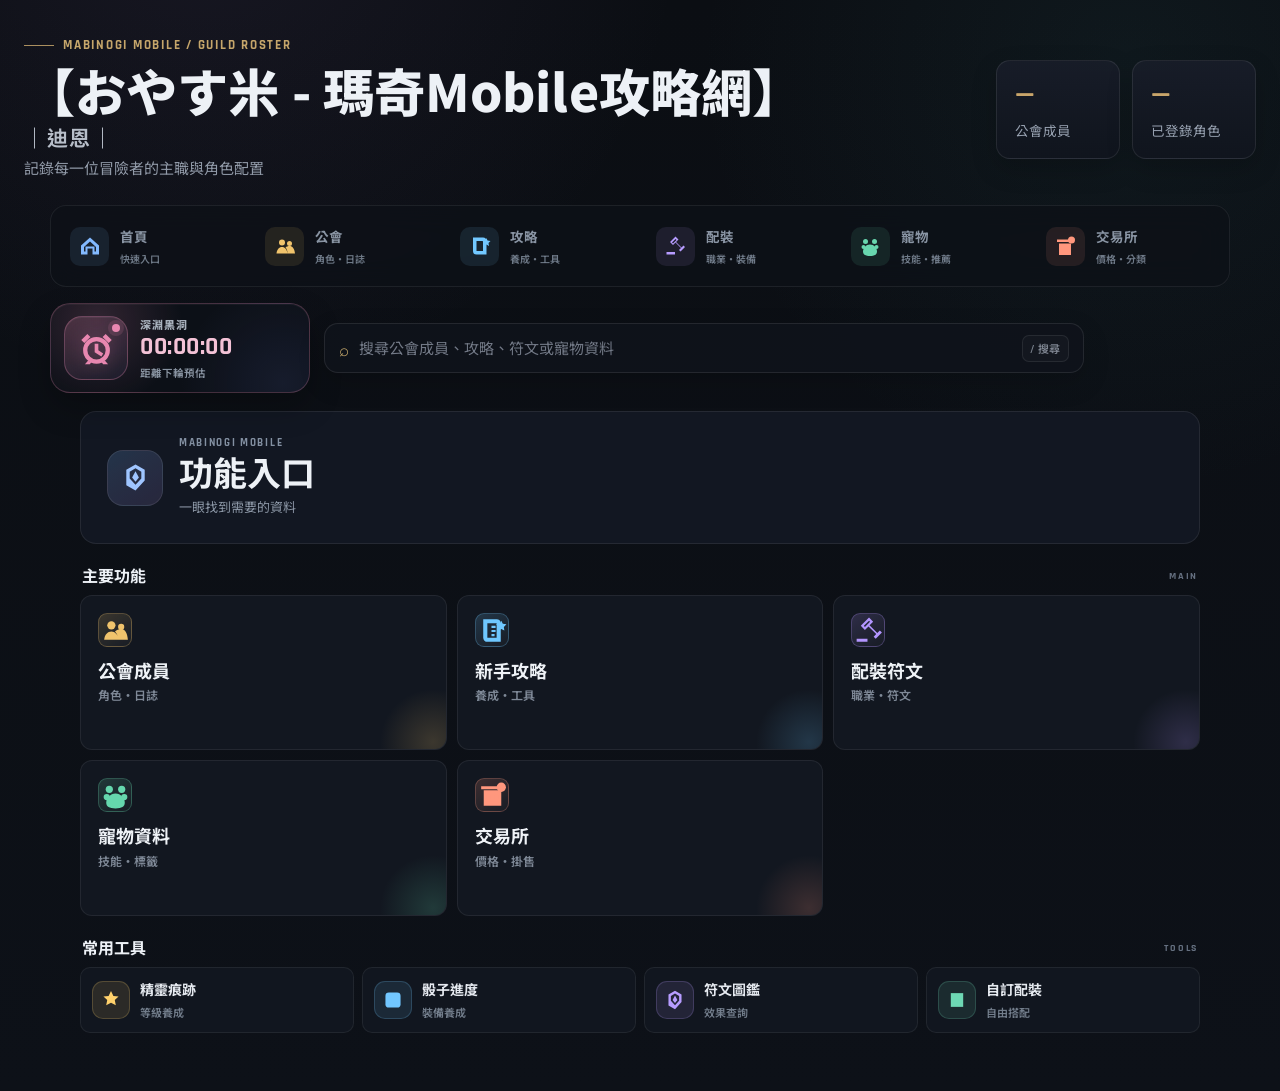
==== commit f2c95f06: "Load desktop readability typography scale" ====
--- a/index.html
+++ b/index.html
@@ -22,7 +22,7 @@
         if (!response.ok) throw new Error(`site.html HTTP ${response.status}`);
         let html = await response.text();
         const pwaHead = '<meta name="theme-color" content="#0b0e14"><meta name="mobile-web-app-capable" content="yes"><meta name="apple-mobile-web-app-capable" content="yes"><meta name="apple-mobile-web-app-status-bar-style" content="black-translucent"><meta name="apple-mobile-web-app-title" content="おやす米攻略"><link rel="manifest" href="./manifest.webmanifest?v=2"><link rel="icon" href="./icon-192.png?v=2" type="image/png" sizes="192x192"><link rel="apple-touch-icon" href="./apple-touch-icon.png?v=2" sizes="180x180">';
-        html = html.replace('</head>', pwaHead + '<link rel="stylesheet" href="./task-progress-v2.css?v=5"><link rel="stylesheet" href="./task-journal-v4.css?v=2"><link rel="stylesheet" href="./member-polish.css?v=1"><link rel="stylesheet" href="./pet-guide-v4.css?v=1"><link rel="stylesheet" href="./professional-theme.css?v=1"><link rel="stylesheet" href="./editorial-polish.css?v=1"><link rel="stylesheet" href="./header-title-fix.css?v=2"><link rel="stylesheet" href="./member-profile-layout.css?v=1"><link rel="stylesheet" href="./top-nav-polish.css?v=1"><link rel="stylesheet" href="./home-hub.css?v=5"><link rel="stylesheet" href="./guide-categories.css?v=3"><link rel="stylesheet" href="./site-search.css?v=2"><link rel="stylesheet" href="./mobile-app-nav.css?v=1"><link rel="stylesheet" href="./mobile-app-pages.css?v=1"><link rel="stylesheet" href="./role-skill-progress.css?v=4"><link rel="stylesheet" href="./live-data.css?v=3"><link rel="stylesheet" href="./global-black-hole.css?v=4"><link rel="stylesheet" href="./readability-pass.css?v=1"><link rel="stylesheet" href="./visual-system-v2.css?v=1"><link rel="stylesheet" href="./site-function-nav.css?v=1"></head>');
+        html = html.replace('</head>', pwaHead + '<link rel="stylesheet" href="./task-progress-v2.css?v=5"><link rel="stylesheet" href="./task-journal-v4.css?v=2"><link rel="stylesheet" href="./member-polish.css?v=1"><link rel="stylesheet" href="./pet-guide-v4.css?v=1"><link rel="stylesheet" href="./professional-theme.css?v=1"><link rel="stylesheet" href="./editorial-polish.css?v=1"><link rel="stylesheet" href="./header-title-fix.css?v=2"><link rel="stylesheet" href="./member-profile-layout.css?v=1"><link rel="stylesheet" href="./top-nav-polish.css?v=1"><link rel="stylesheet" href="./home-hub.css?v=5"><link rel="stylesheet" href="./guide-categories.css?v=3"><link rel="stylesheet" href="./site-search.css?v=2"><link rel="stylesheet" href="./mobile-app-nav.css?v=1"><link rel="stylesheet" href="./mobile-app-pages.css?v=1"><link rel="stylesheet" href="./role-skill-progress.css?v=4"><link rel="stylesheet" href="./live-data.css?v=3"><link rel="stylesheet" href="./global-black-hole.css?v=4"><link rel="stylesheet" href="./readability-pass.css?v=1"><link rel="stylesheet" href="./visual-system-v2.css?v=1"><link rel="stylesheet" href="./site-function-nav.css?v=1"><link rel="stylesheet" href="./desktop-readability.css?v=1"></head>');
         html = html.replace('</body>', '<script src="./task-progress-v7.js?v=3"><\/script><script src="./task-dialog-lock.js?v=1"><\/script><script src="./member-bottom-space.js?v=2"><\/script><script src="./member-card-cleanup.js?v=1"><\/script><script src="./pet-guide-v4.js?v=1"><\/script><script src="./pet-guide-v5.js?v=1"><\/script><script src="./pet-special-tags.js?v=2"><\/script><script src="./pet-skill-dedupe.js?v=1"><\/script><script src="./home-hub.js?v=5"><\/script><script src="./guide-categories.js?v=3"><\/script><script src="./site-search.js?v=1"><\/script><script src="./view-state.js?v=4"><\/script><script src="./header-title-fix.js?v=3"><\/script><script src="./tab-title-fix.js?v=1"><\/script><script src="./pwa-init.js?v=3"><\/script><script src="./mobile-app-nav.js?v=3"><\/script><script src="./role-skill-progress.js?v=12"><\/script><script src="./live-data.js?v=3"><\/script><script src="./global-black-hole.js?v=4"><\/script><script src="./site-function-nav.js?v=2"><\/script></body>');
         document.open();
         document.write(html);
--- a/desktop-readability.css
+++ b/desktop-readability.css
@@ -0,0 +1,134 @@
+/* Desktop readability scale
+   Keeps mobile density intact while making desktop text easier to scan. */
+@media (min-width:761px){
+  body{font-size:16.5px!important;line-height:1.68!important}
+
+  /* Header */
+  header .subtitle{font-size:15px!important}
+  .eyebrow,.guide-kicker{font-size:12.5px!important}
+  .stat strong{font-size:31px!important}
+  .stat span{font-size:13.5px!important}
+
+  /* Main visual navigation */
+  .site-function-nav button{height:66px!important;padding:9px 11px!important;gap:11px!important}
+  .sfn-icon{width:39px!important;height:39px!important;flex-basis:39px!important}
+  .sfn-icon svg{width:24px!important;height:24px!important}
+  .sfn-copy b{font-size:13.5px!important}
+  .sfn-copy small{font-size:10px!important;margin-top:3px!important}
+
+  /* Search + black-hole clock */
+  #siteSearchInput{font-size:15px!important}
+  .site-search-shortcut{font-size:11px!important}
+  .site-search-result strong{font-size:14.5px!important}
+  .site-search-result small{font-size:11.5px!important}
+  .site-search-section{font-size:11px!important}
+  .gbh-label{font-size:11px!important}
+  .gbh-copy strong{font-size:25px!important}
+  .gbh-state{font-size:10.5px!important}
+  .gbh-detail span{font-size:9.5px!important}
+  .gbh-detail b{font-size:11.5px!important}
+
+  /* Context banner */
+  .section-context-copy b{font-size:17px!important}
+  .section-context-copy small{font-size:12px!important}
+  .section-context-icon{width:48px!important;height:48px!important;flex-basis:48px!important}
+  .section-context-icon svg{width:28px!important;height:28px!important}
+
+  /* Home */
+  .home-hub-kicker{font-size:10.5px!important}
+  .home-hub-hero h2{font-size:34px!important}
+  .home-hub-hero p{font-size:13px!important}
+  .home-hub-section-head h3{font-size:16px!important}
+  .home-hub-section-head span{font-size:9.5px!important}
+  .home-hub-card strong{font-size:18px!important}
+  .home-hub-card small{font-size:12px!important}
+  .home-hub-quick b{font-size:14px!important}
+  .home-hub-quick small{font-size:11px!important}
+
+  /* Guild roster */
+  .section-head h2{font-size:21px!important}
+  .result-count{font-size:14px!important}
+  .line-name{font-size:12.5px!important}
+  .main-id{font-size:21px!important}
+  .card-foot{font-size:12.5px!important}
+  .class-pill{font-size:12px!important}
+  .toolbar input,.toolbar select{font-size:14.5px!important}
+
+  /* Guide landing */
+  .guide-home-head h2,.guide-article-head h2{font-size:clamp(32px,3.5vw,46px)!important}
+  .guide-intro{font-size:15.5px!important}
+  .guide-category-head h3{font-size:16px!important}
+  .guide-category-grid .guide-entry h3{font-size:16px!important}
+  .guide-entry p{font-size:14px!important}
+  .guide-entry-foot{font-size:12.5px!important}
+
+  /* General forms and tool panels */
+  input,select,textarea{font-size:14.5px!important}
+  .field span{font-size:12px!important}
+  .rune-info strong,.loadout-intro strong,.spirit-trace-fact strong{font-size:14.5px!important}
+  .rune-info p,.loadout-intro p{font-size:14px!important}
+
+  /* Rune / build */
+  .rune-category-head h3,.loadout-category-head h3{font-size:21px!important}
+  .rune-category-head p,.loadout-category-head p{font-size:13.5px!important}
+  .rune-class-card strong,.loadout-class-card strong{font-size:19px!important}
+  .rune-class-card p,.loadout-class-card p{font-size:13.5px!important}
+  .rune-card h4{font-size:18px!important}
+  .rune-card p{font-size:13.5px!important}
+  .rune-category-tab,.rune-build-tab,.loadout-build-tab{font-size:13.5px!important}
+  .loadout-slot-label{font-size:12.5px!important}
+  .loadout-slot-name{font-size:15.5px!important}
+  .loadout-slot-meta{font-size:11.5px!important}
+
+  /* Articles / spirit tools */
+  .guide-block h3,.dice-concept h3,.dice-calculator h3,.dice-table-section h3{font-size:20px!important}
+  .guide-body,.dice-concept p,.dice-calculator p{font-size:14.5px!important}
+  .guide-table{font-size:13.5px!important}
+  .guide-table th{font-size:12.5px!important}
+  .spirit-panel-title h3{font-size:20px!important}
+  .spirit-panel-title p{font-size:13.5px!important}
+  .spirit-trace-field span{font-size:12.5px!important}
+
+  /* Pets */
+  .petv4-section-title h3,.petv4-result-head h3{font-size:21px!important}
+  .petv4-help{font-size:13.5px!important}
+  .petv4-card h3,.petv4-tag-card h3,.petv4-skill-card h3{font-size:18px!important}
+  .petv4-skill p,.petv4-skill-card p{font-size:13px!important}
+
+  /* Market */
+  .market-hero-copy span{font-size:10.5px!important}
+  .market-hero-copy h2{font-size:32px!important}
+  .market-hero-copy p{font-size:13.5px!important}
+  .market-sync small,.market-sync a{font-size:11px!important}
+  .market-main-tab>span:last-child{font-size:13.5px!important}
+  .market-sub-tabs button{font-size:12.5px!important}
+  .market-child-tabs button{font-size:11.5px!important}
+  .market-result-head>span{font-size:13.5px!important}
+  .market-result-head small{font-size:11.5px!important}
+  .market-item-name{font-size:15px!important}
+  .market-item-category{font-size:11px!important}
+  .market-price span,.market-stock span{font-size:10px!important}
+  .market-price strong{font-size:19px!important}
+  .market-stock strong{font-size:14px!important}
+  .market-variant-row span{font-size:10px!important}
+
+  /* Dialogs / task journal */
+  .mabi-task-dialog-top h2{font-size:24px!important}
+  .mabi-task-title-row h3{font-size:21px!important}
+  .mabi-task-title-row p{font-size:13px!important}
+  .mabi-task-copy strong{font-size:13px!important}
+  .mabi-task-material{font-size:10.5px!important}
+  #memberDialog .role-tag{font-size:13px!important}
+  #memberDialog .role-cell small{font-size:11px!important}
+  #memberDialog .role-cell span{font-size:14px!important}
+}
+
+/* Very wide monitors get one extra step of breathing room. */
+@media (min-width:1440px){
+  body{font-size:17px!important}
+  .sfn-copy b{font-size:14px!important}
+  .sfn-copy small{font-size:10.5px!important}
+  .main-id{font-size:22px!important}
+  .home-hub-card strong{font-size:19px!important}
+  .market-item-name{font-size:15.5px!important}
+}
